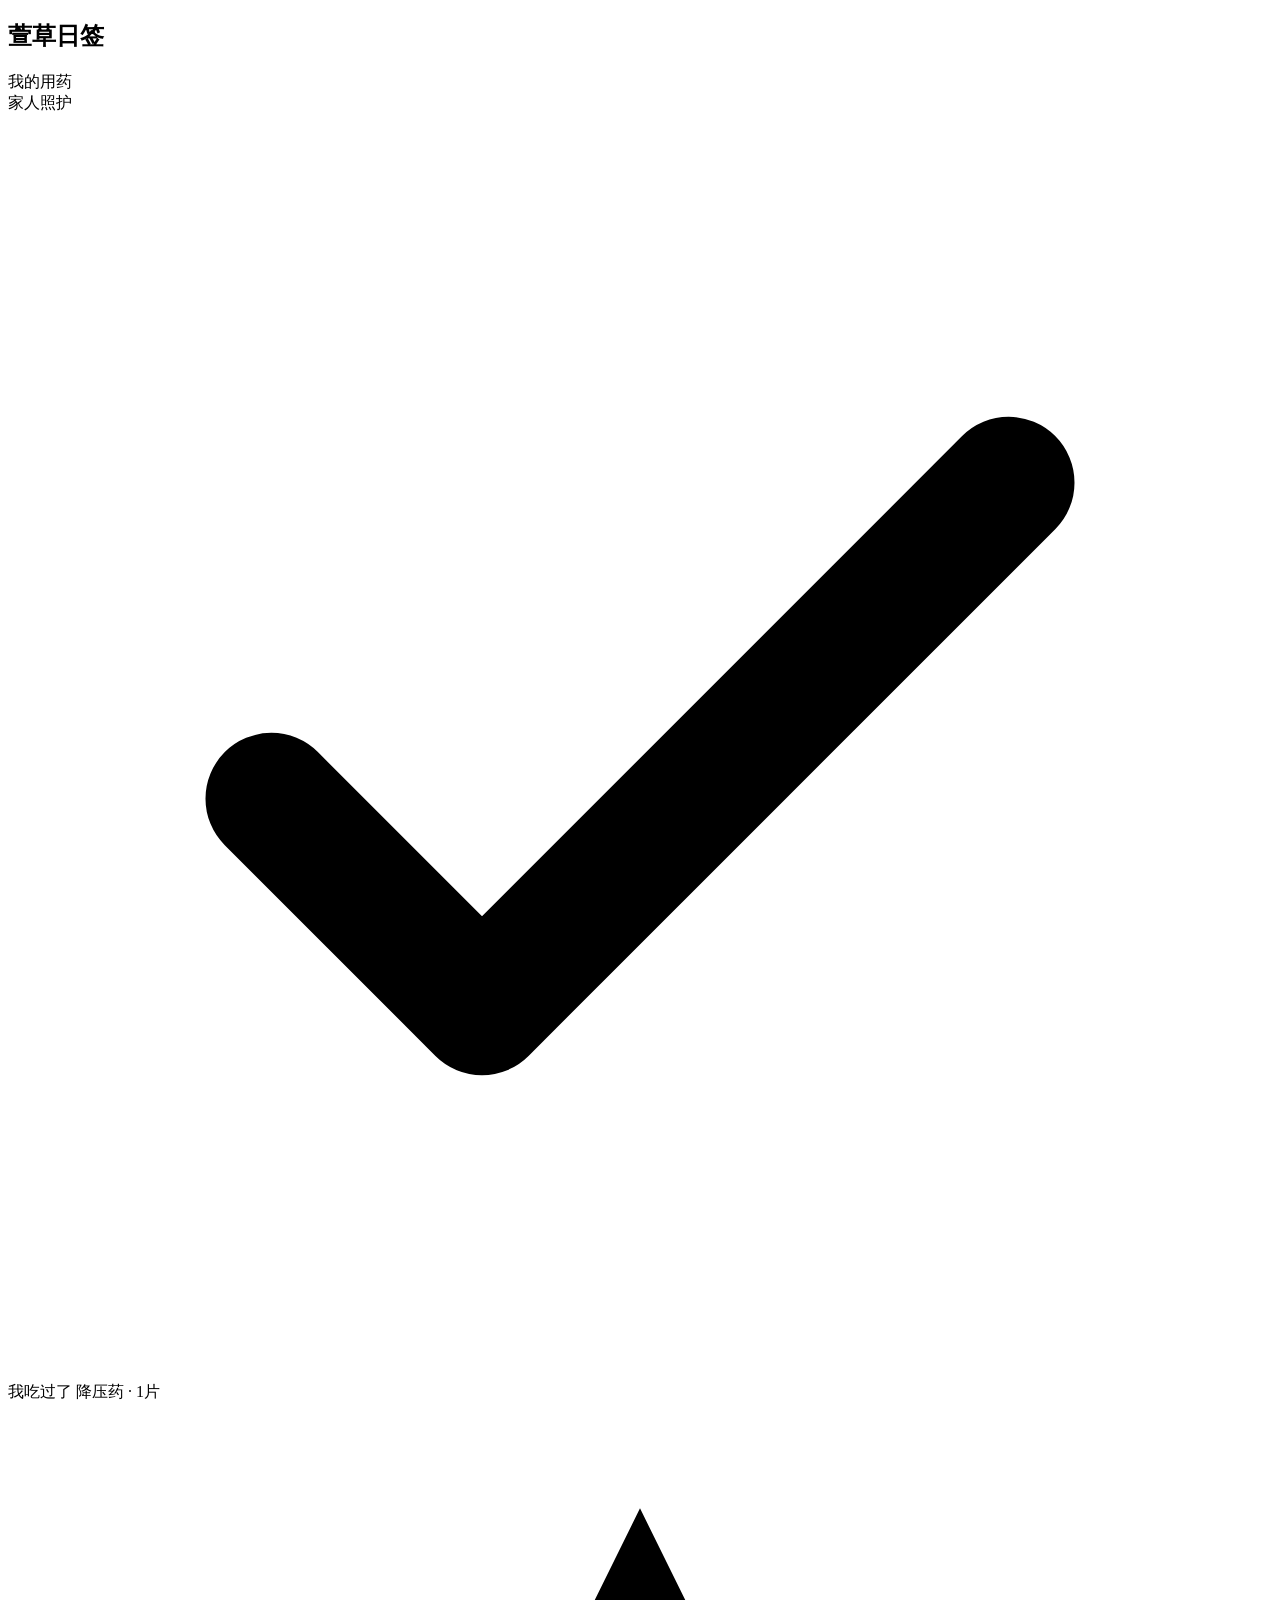
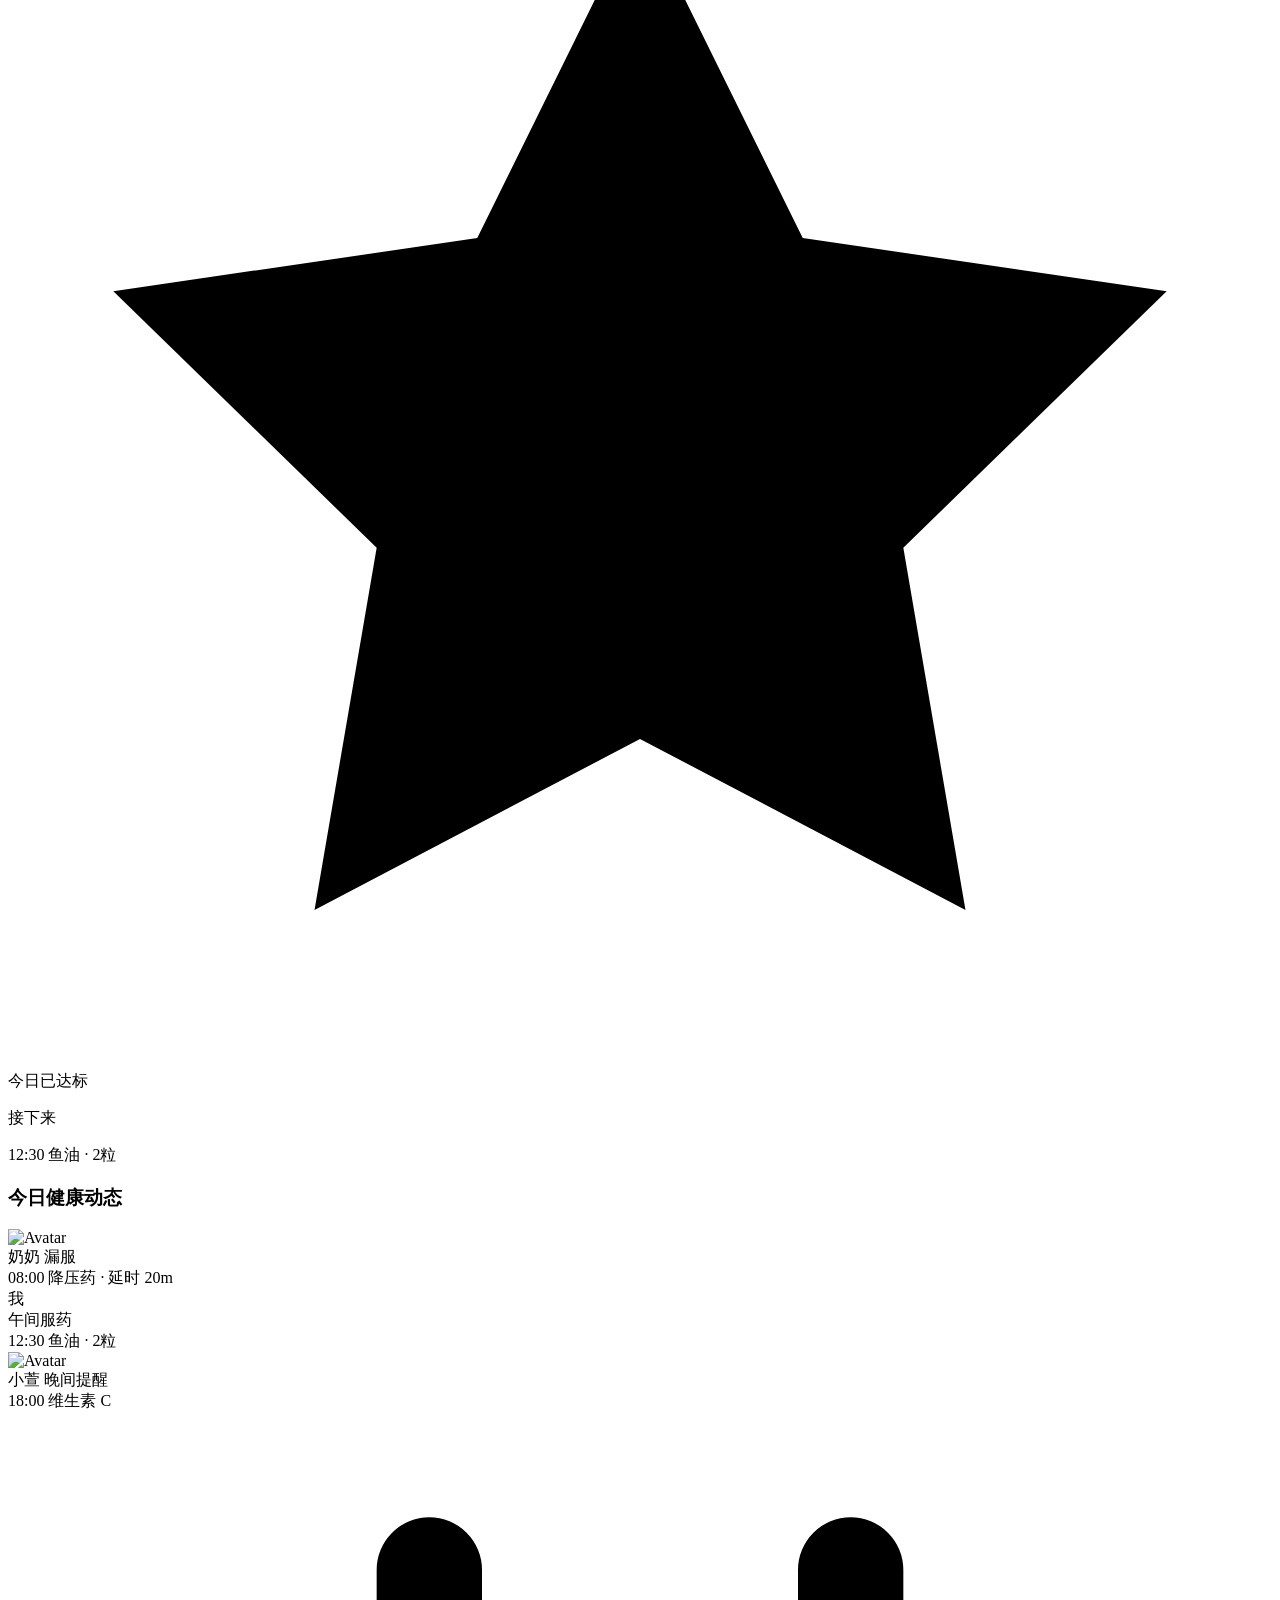
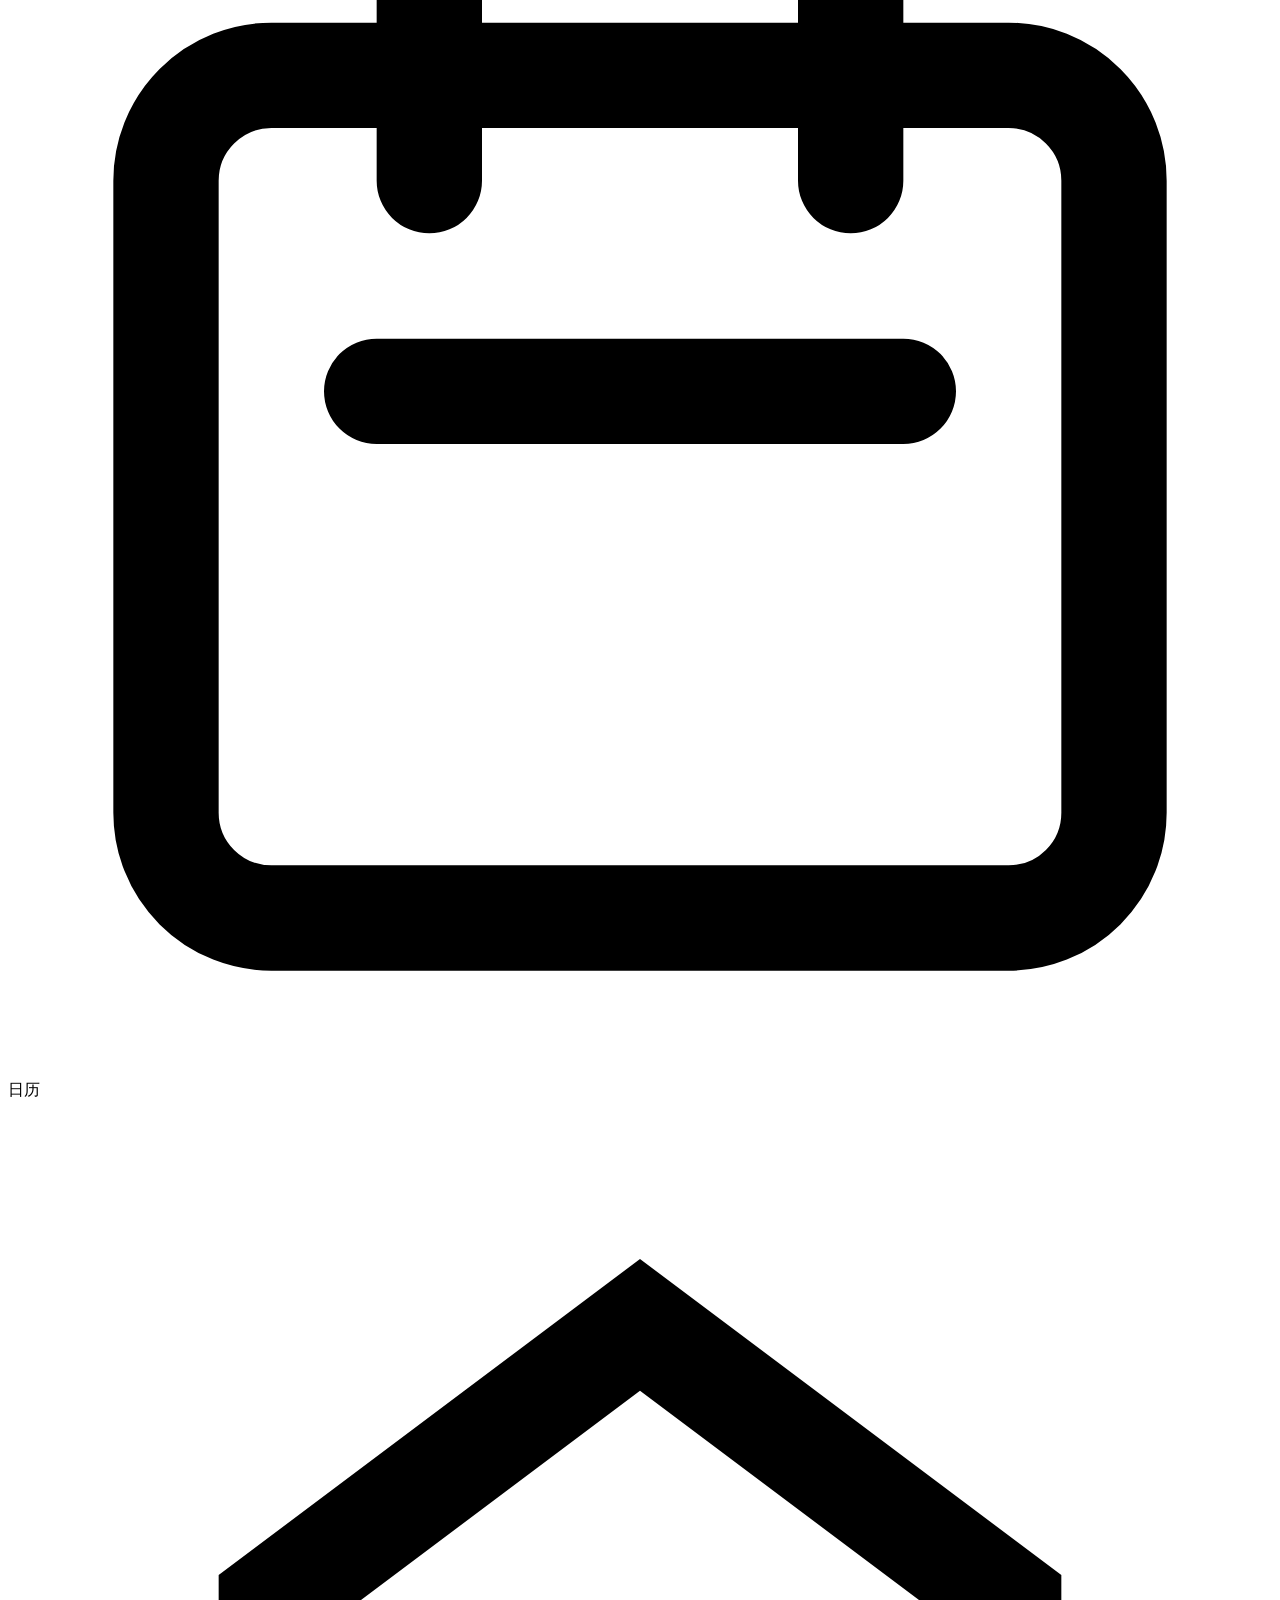
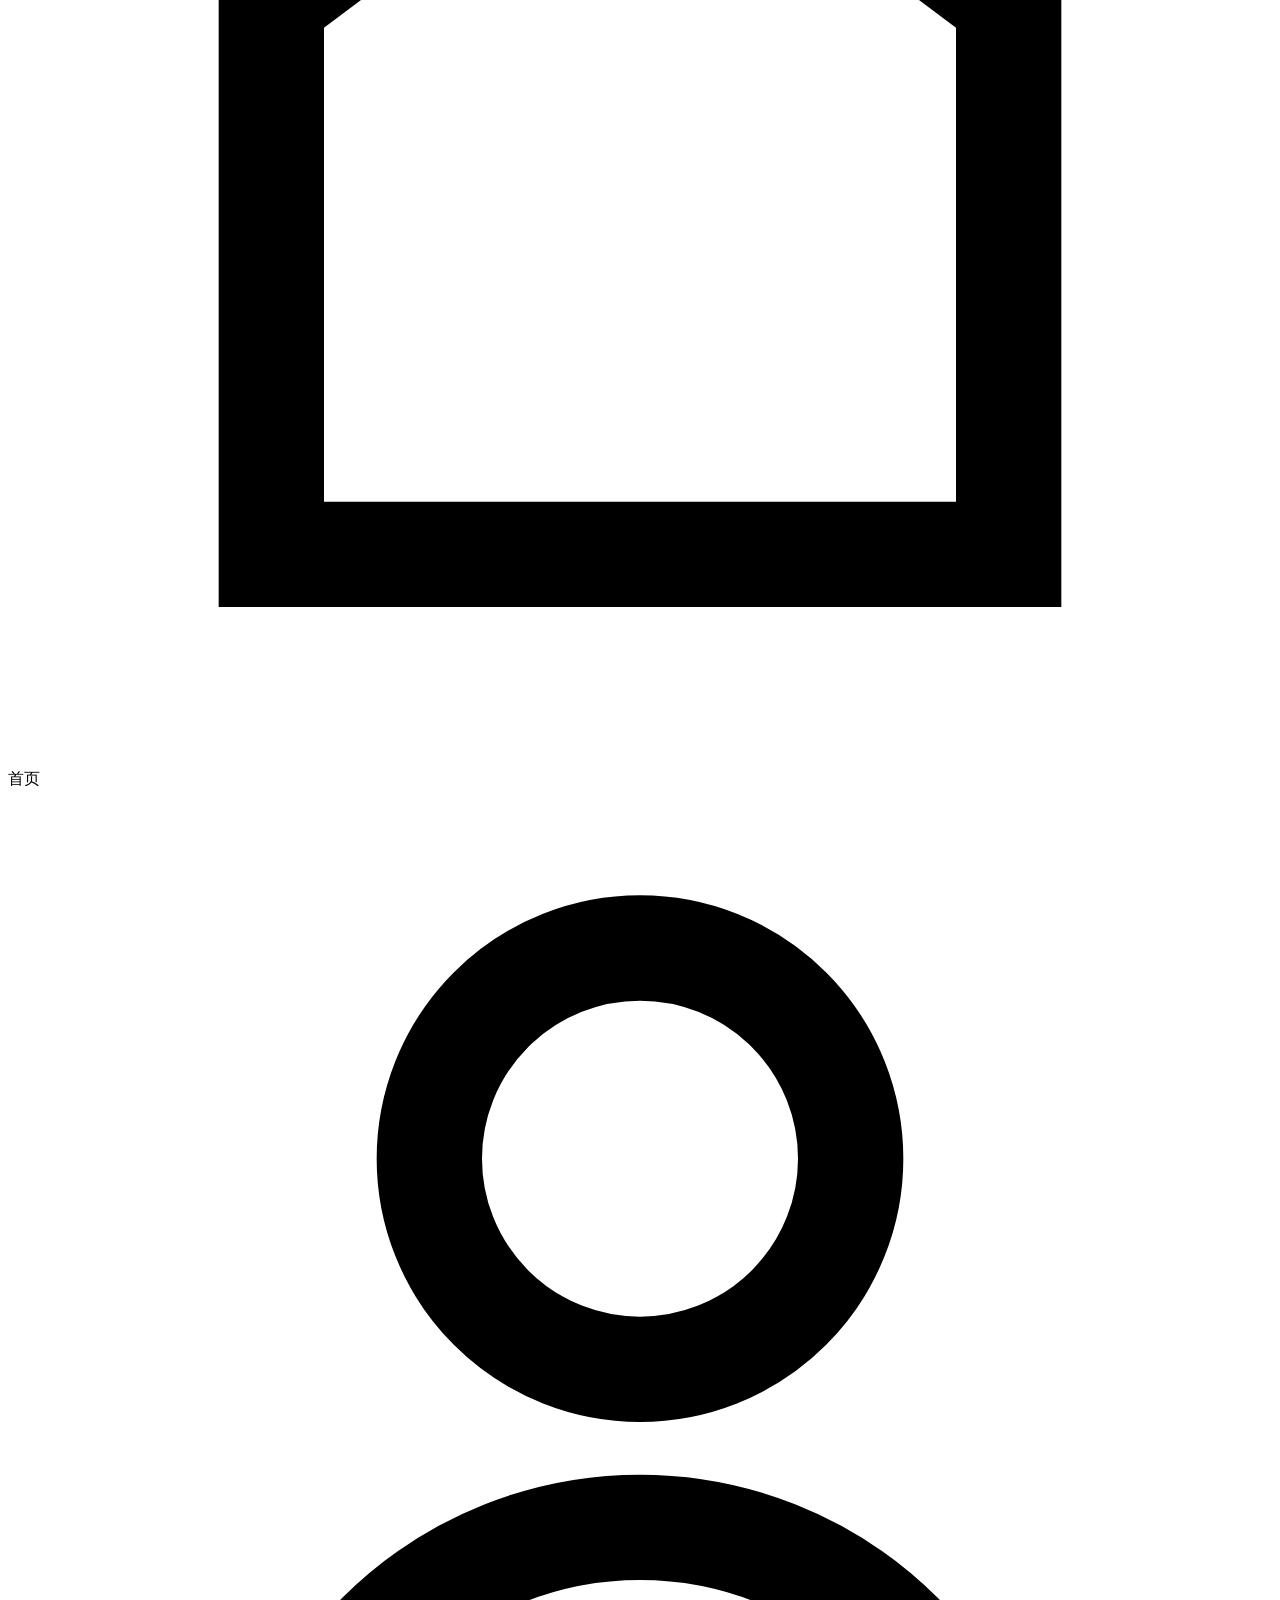
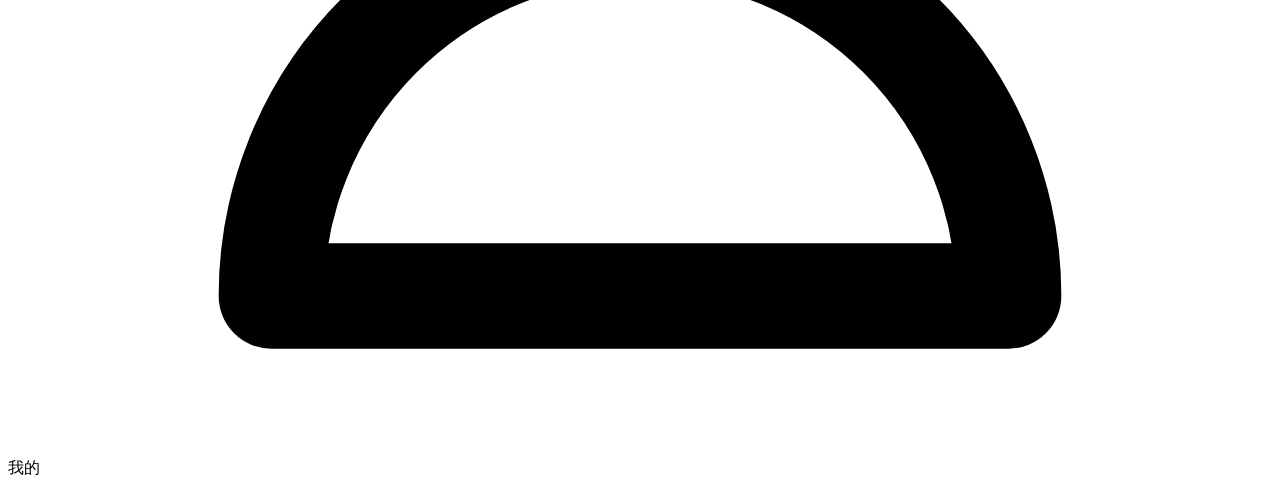
==== prototypes/daylily-daily/01-home.html @ 1a297726 "1" ====
<!DOCTYPE html>
<html lang="zh-CN" class="light">
<head>
  <meta charset="UTF-8">
  <meta name="viewport" content="width=device-width, initial-scale=1.0, maximum-scale=1.0, user-scalable=no">
  <title>萱草日签 - 首页原型</title>
  <link id="theme-css" rel="stylesheet" href="themes/default.css">
  <script src="https://cdn.tailwindcss.com"></script>
  <script>
    tailwind.config = {
      darkMode: 'class',
      theme: {
        extend: {
          colors: {
            brand: {
              primary: 'rgb(var(--brand-primary) / <alpha-value>)',
              secondary: 'rgb(var(--brand-secondary) / <alpha-value>)',
              'primary-muted': 'rgb(var(--brand-primary-muted) / <alpha-value>)',
            },
            surface: {
              base: 'rgb(var(--surface-base) / <alpha-value>)',
              container: 'rgb(var(--surface-container) / <alpha-value>)',
              elevated: 'rgb(var(--surface-elevated) / <alpha-value>)',
            },
            content: {
              primary: 'rgb(var(--content-primary) / <alpha-value>)',
              secondary: 'rgb(var(--content-secondary) / <alpha-value>)',
              inverse: 'rgb(var(--content-inverse) / <alpha-value>)',
            },
            border: {
              subtle: 'rgb(var(--border-subtle) / <alpha-value>)',
            },
            feedback: {
              success: 'rgb(var(--feedback-success) / <alpha-value>)',
              'success-bg': 'rgb(var(--feedback-success-bg) / <alpha-value>)',
              'success-text': 'rgb(var(--feedback-success-text) / <alpha-value>)',
              warning: 'rgb(var(--feedback-warning) / <alpha-value>)',
              'warning-bg': 'rgb(var(--feedback-warning-bg) / <alpha-value>)',
              'warning-text': 'rgb(var(--feedback-warning-text) / <alpha-value>)',
            }
          },
          boxShadow: {
            'brand-sm': '0 2px 4px -1px rgb(var(--shadow-color) / 0.06), 0 1px 2px -1px rgb(var(--shadow-color) / 0.04)',
            'brand-md': '0 4px 6px -1px rgb(var(--shadow-color) / 0.1), 0 2px 4px -2px rgb(var(--shadow-color) / 0.05)',
            'hero': '0 20px 50px -12px rgb(var(--brand-primary) / 0.3)',
          },
          borderRadius: {
            '4xl': '32px',
          }
        }
      }
    }
  </script>
  <style>
    /* 交互遮罩 */
    .active-overlay { position: relative; overflow: hidden; }
    .active-overlay::after { content: ''; position: absolute; inset: 0; background-color: rgba(0,0,0,0); transition: background-color 0.1s; pointer-events: none; }
    .active-overlay:active::after { background-color: rgba(0,0,0,0.08); }
    
    /* 隐藏滚动条 */
    .no-scrollbar::-webkit-scrollbar { display: none; }
    .no-scrollbar { -ms-overflow-style: none; scrollbar-width: none; }

    /* 模拟微信小程序的弹窗和动效 */
    .btn-bounce { transition: transform 0.2s cubic-bezier(0.34, 1.56, 0.64, 1); }
    .btn-bounce:active { transform: scale(0.92); }
  </style>
</head>
<body class="bg-neutral-100 flex items-center justify-center min-h-screen font-sans antialiased text-[#4A443F]">

  <!-- 移动端模拟容器 -->
  <!-- 使用微暖的全局背景色 #F9F7F3 (宣纸色感) -->
  <div class="relative w-full max-w-[375px] h-[812px] bg-[#F9F7F3] shadow-2xl overflow-hidden flex flex-col border-[8px] border-neutral-900 rounded-[50px]">
    
    <!-- 1. 微信小程序原生导航栏 (Standard NavBar) -->
    <div class="shrink-0 z-50 bg-[#F9F7F3]/80 backdrop-blur-md">
      <!-- 状态栏占位 -->
      <div class="h-11 w-full"></div>
      <!-- 标题栏 -->
      <div class="h-11 w-full flex items-center justify-between px-4 relative border-b border-black/5">
        <div class="w-20"></div>
        <h2 class="text-[17px] font-bold text-[#2D2926]">萱草日签</h2>
        <!-- 胶囊按钮模拟 -->
        <div class="w-[87px] h-8 bg-black/5 rounded-full border border-black/5 flex items-center justify-around px-2 py-1 opacity-40">
           <div class="w-1.5 h-1.5 rounded-full bg-black"></div>
           <div class="w-1 h-1 rounded-full bg-black"></div>
           <div class="w-[1px] h-3 bg-black/20"></div>
           <div class="w-4 h-4 rounded-full border-2 border-black"></div>
        </div>
      </div>
    </div>

    <!-- 主体内容滚动区 -->
    <div class="flex-1 overflow-y-auto no-scrollbar pb-24 relative">
      
      <!-- 2. 灵动岛视图切换器 (Identity Toggle) -->
      <div class="sticky top-0 z-40 flex justify-center pt-3 pb-2 bg-gradient-to-b from-[#F9F7F3] to-transparent pointer-events-none">
         <div id="view-toggle" class="pointer-events-auto h-8 bg-[#2D2926]/90 backdrop-blur-lg rounded-full px-1 flex items-center shadow-lg border border-white/5 transition-all duration-300">
            <div id="toggle-me" class="h-6 px-4 rounded-full flex items-center justify-center text-[10px] font-bold transition-all duration-300 bg-white text-neutral-900 shadow-sm cursor-pointer">
              我的用药
            </div>
            <div id="toggle-family" class="h-6 px-4 rounded-full flex items-center justify-center text-[10px] font-bold transition-all duration-300 text-white/50 cursor-pointer relative">
              家人照护
              <span id="alert-dot" class="absolute top-1 right-2 w-1 h-1 bg-feedback-warning rounded-full border border-neutral-900"></span>
            </div>
         </div>
      </div>

      <!-- 3. 核心打卡区 (Hero Section) - 融入全局背景 -->
      <section class="mt-8 flex flex-col items-center px-6">
        <div class="relative">
          <!-- 更柔和的呼吸光晕 -->
          <div id="hero-glow" class="absolute inset-0 rounded-full bg-brand-primary/20 blur-3xl transition-opacity duration-1000 opacity-40 animate-pulse"></div>
          
          <div id="hero-button" class="relative w-44 h-44 flex flex-col items-center justify-center rounded-full bg-brand-primary shadow-[0_12px_40px_-10px_rgba(234,88,12,0.4)] btn-bounce cursor-pointer active-overlay overflow-hidden transition-all duration-500 z-10">
            <div id="state-pending" class="flex flex-col items-center text-center">
              <svg class="w-10 h-10 text-white mb-2" fill="none" stroke="currentColor" viewBox="0 0 24 24">
                <path stroke-linecap="round" stroke-linejoin="round" stroke-width="2.5" d="M5 13l4 4L19 7"></path>
              </svg>
              <span class="text-lg font-bold text-white tracking-wide">我吃过了</span>
              <span class="text-[10px] text-white/70 mt-0.5 font-medium">降压药 · 1片</span>
            </div>

            <div id="state-done" class="hidden flex flex-col items-center text-center">
              <svg class="w-12 h-12 text-white" fill="currentColor" viewBox="0 0 24 24">
                 <path d="M12 2l3.09 6.26L22 9.27l-5 4.87 1.18 6.88L12 17.77l-6.18 3.25L7 14.14l-5-4.87 6.91-1.01L12 2z"></path>
              </svg>
              <span class="text-base font-bold text-white mt-1">今日已达标</span>
            </div>
          </div>
        </div>

        <!-- 辅助文案：改为更柔和的文本样式 -->
        <div class="mt-8 text-center">
          <p class="text-[10px] font-bold text-brand-primary/60 uppercase tracking-[0.2em]">接下来</p>
          <p class="text-xs font-semibold text-[#6B635B] mt-1">12:30 鱼油 · 2粒</p>
        </div>
      </section>

      <!-- 4. 极简时间轴任务队列 (Minimal Timeline - Top 3 Alerts) -->
      <section class="mt-12 px-8">
        <div class="flex items-center justify-between mb-6 px-1">
          <h3 class="text-sm font-bold text-[#2D2926]">今日健康动态</h3>
        </div>
        
        <!-- 时间轴容器 -->
        <div class="relative pl-6 border-l border-neutral-200 ml-1.5 space-y-8 pb-4">
          
          <!-- 任务 A：家人漏服 (紧急 - 仅通过视觉提示) -->
          <div class="relative">
            <!-- 时间点状态 -->
            <div class="absolute -left-[31px] top-1.5 w-4 h-4 rounded-full bg-white border-2 border-feedback-warning flex items-center justify-center">
              <div class="w-1.5 h-1.5 rounded-full bg-feedback-warning animate-ping"></div>
            </div>
            
            <div class="flex items-center">
              <img class="w-8 h-8 rounded-full border border-white shadow-sm" src="https://api.dicebear.com/7.x/notionists/svg?seed=Felix&backgroundColor=ccfbf1" alt="Avatar">
              <div class="ml-3">
                <div class="text-xs font-bold text-[#2D2926]">奶奶 <span class="text-feedback-warning ml-1 text-[10px]">漏服</span></div>
                <div class="text-[10px] text-[#8C847E] mt-0.5 font-medium">08:00 降压药 · 延时 20m</div>
              </div>
            </div>
          </div>

          <!-- 任务 B：我的下一个任务 (常规) -->
          <div class="relative">
            <div class="absolute -left-[31px] top-1.5 w-4 h-4 rounded-full bg-white border-2 border-brand-primary flex items-center justify-center">
               <div class="w-1.5 h-1.5 rounded-full bg-brand-primary"></div>
            </div>
            
            <div class="flex items-center">
              <div class="w-8 h-8 rounded-full bg-brand-primary-muted flex items-center justify-center text-brand-primary text-[10px] font-bold">我</div>
              <div class="ml-3">
                <div class="text-xs font-bold text-[#2D2926]">午间服药</div>
                <div class="text-[10px] text-[#8C847E] mt-0.5 font-medium">12:30 鱼油 · 2粒</div>
              </div>
            </div>
          </div>

          <!-- 任务 C：家属后续提醒 (弱显示) -->
          <div class="relative opacity-50">
            <div class="absolute -left-[31px] top-1.5 w-4 h-4 rounded-full bg-white border-2 border-neutral-200 flex items-center justify-center">
               <div class="w-1.5 h-1.5 rounded-full bg-neutral-200"></div>
            </div>
            
            <div class="flex items-center">
              <img class="w-8 h-8 rounded-full grayscale" src="https://api.dicebear.com/7.x/notionists/svg?seed=Aneka&backgroundColor=ccfbf1" alt="Avatar">
              <div class="ml-3">
                <div class="text-xs font-medium text-[#8C847E]">小萱 晚间提醒</div>
                <div class="text-[10px] text-[#8C847E]/70 mt-0.5">18:00 维生素 C</div>
              </div>
            </div>
          </div>

        </div>
      </section>

    </div>

    <!-- 5. 底部导航栏 (Merged Style) -->
    <div class="absolute bottom-0 w-full h-[50px] bg-[#F9F7F3]/95 backdrop-blur-xl border-t border-black/5 flex justify-around items-center px-2 z-[60] mb-[env(safe-area-inset-bottom)]">
      <div class="flex flex-col items-center justify-center w-1/3 text-[#8C847E] active-overlay py-1">
        <svg class="w-6 h-6 mb-0.5" fill="none" stroke="currentColor" viewBox="0 0 24 24"><path stroke-linecap="round" stroke-linejoin="round" stroke-width="2" d="M8 7V3m8 4V3m-9 8h10M5 21h14a2 2 0 002-2V7a2 2 0 00-2-2H5a2 2 0 00-2 2v12a2 2 0 002 2z"></path></svg>
        <span class="text-[9px] font-bold scale-90">日历</span>
      </div>
      
      <div class="flex flex-col items-center justify-center w-1/3 text-brand-primary active-overlay py-1">
        <svg class="w-6 h-6 mb-0.5" fill="currentColor" viewBox="0 0 24 24"><path d="M12 3L4 9v12h16V9l-8-6zm0 2.5l6 4.5v9h-12v-9l6-4.5z"/></svg>
        <span class="text-[9px] font-bold scale-90">首页</span>
      </div>

      <div class="flex flex-col items-center justify-center w-1/3 text-[#8C847E] active-overlay py-1">
        <svg class="w-6 h-6 mb-0.5" fill="none" stroke="currentColor" viewBox="0 0 24 24"><path stroke-linecap="round" stroke-linejoin="round" stroke-width="2" d="M16 7a4 4 0 11-8 0 4 4 0 018 0zM12 14a7 7 0 00-7 7h14a7 7 0 00-7-7z"></path></svg>
        <span class="text-[9px] font-bold scale-90">我的</span>
      </div>
    </div>

    <!-- 安全区底色适配 -->
    <div class="absolute bottom-0 w-full h-[env(safe-area-inset-bottom)] bg-[#F9F7F3]"></div>

    <!-- 安全区提示条 (iOS Home Indicator) -->
    <div class="absolute bottom-1 w-1/3 h-1.5 bg-neutral-300 rounded-full left-1/2 -translate-x-1/2 opacity-50"></div>

  </div>

  <script>
    const heroButton = document.getElementById('hero-button');
    const statePending = document.getElementById('state-pending');
    const stateDone = document.getElementById('state-done');

    heroButton.addEventListener('click', () => {
      if (stateDone.classList.contains('hidden')) {
        heroButton.classList.replace('bg-brand-primary', 'bg-feedback-success');
        statePending.classList.add('hidden');
        stateDone.classList.remove('hidden');
      } else {
        heroButton.classList.replace('bg-feedback-success', 'bg-brand-primary');
        stateDone.classList.add('hidden');
        statePending.classList.remove('hidden');
      }
    });
  </script>
</body>
</html>
---- prototypes/daylily-daily/themes/default.css ----
:root {
  --brand-primary: 234 88 12;     /* 暖橙 */
  --brand-secondary: 20 184 166;  /* 青绿 */
  --brand-primary-muted: 255 237 213; 
  
  --shadow-color: 68 64 60; 

  --surface-base: 250 249 248; 
  --surface-container: 255 255 255;
  --surface-elevated: 255 255 255;

  --content-primary: 41 37 36; 
  --content-secondary: 120 113 108; 
  --content-inverse: 255 255 255;

  --border-subtle: 231 229 228; 

  --feedback-success: 16 185 129;
  --feedback-success-bg: 209 250 229;
  --feedback-success-text: 6 95 70;
  
  --feedback-warning: 245 158 11;
  --feedback-warning-bg: 254 243 199;
  --feedback-warning-text: 146 64 14;
}

.dark {
  --brand-primary: 249 115 22;     
  --brand-secondary: 45 212 191; 
  --brand-primary-muted: 67 20 7;  
  
  --shadow-color: 0 0 0; 

  --surface-base: 28 25 23;      
  --surface-container: 41 37 36; 
  --surface-elevated: 68 64 60;  

  --content-primary: 245 245 244; 
  --content-secondary: 168 162 158; 
  --content-inverse: 28 25 23;

  --border-subtle: 68 64 60; 

  --feedback-success-bg: 6 78 59;
  --feedback-success-text: 167 243 208;
  
  --feedback-warning-bg: 120 53 15;
  --feedback-warning-text: 253 230 138;
}
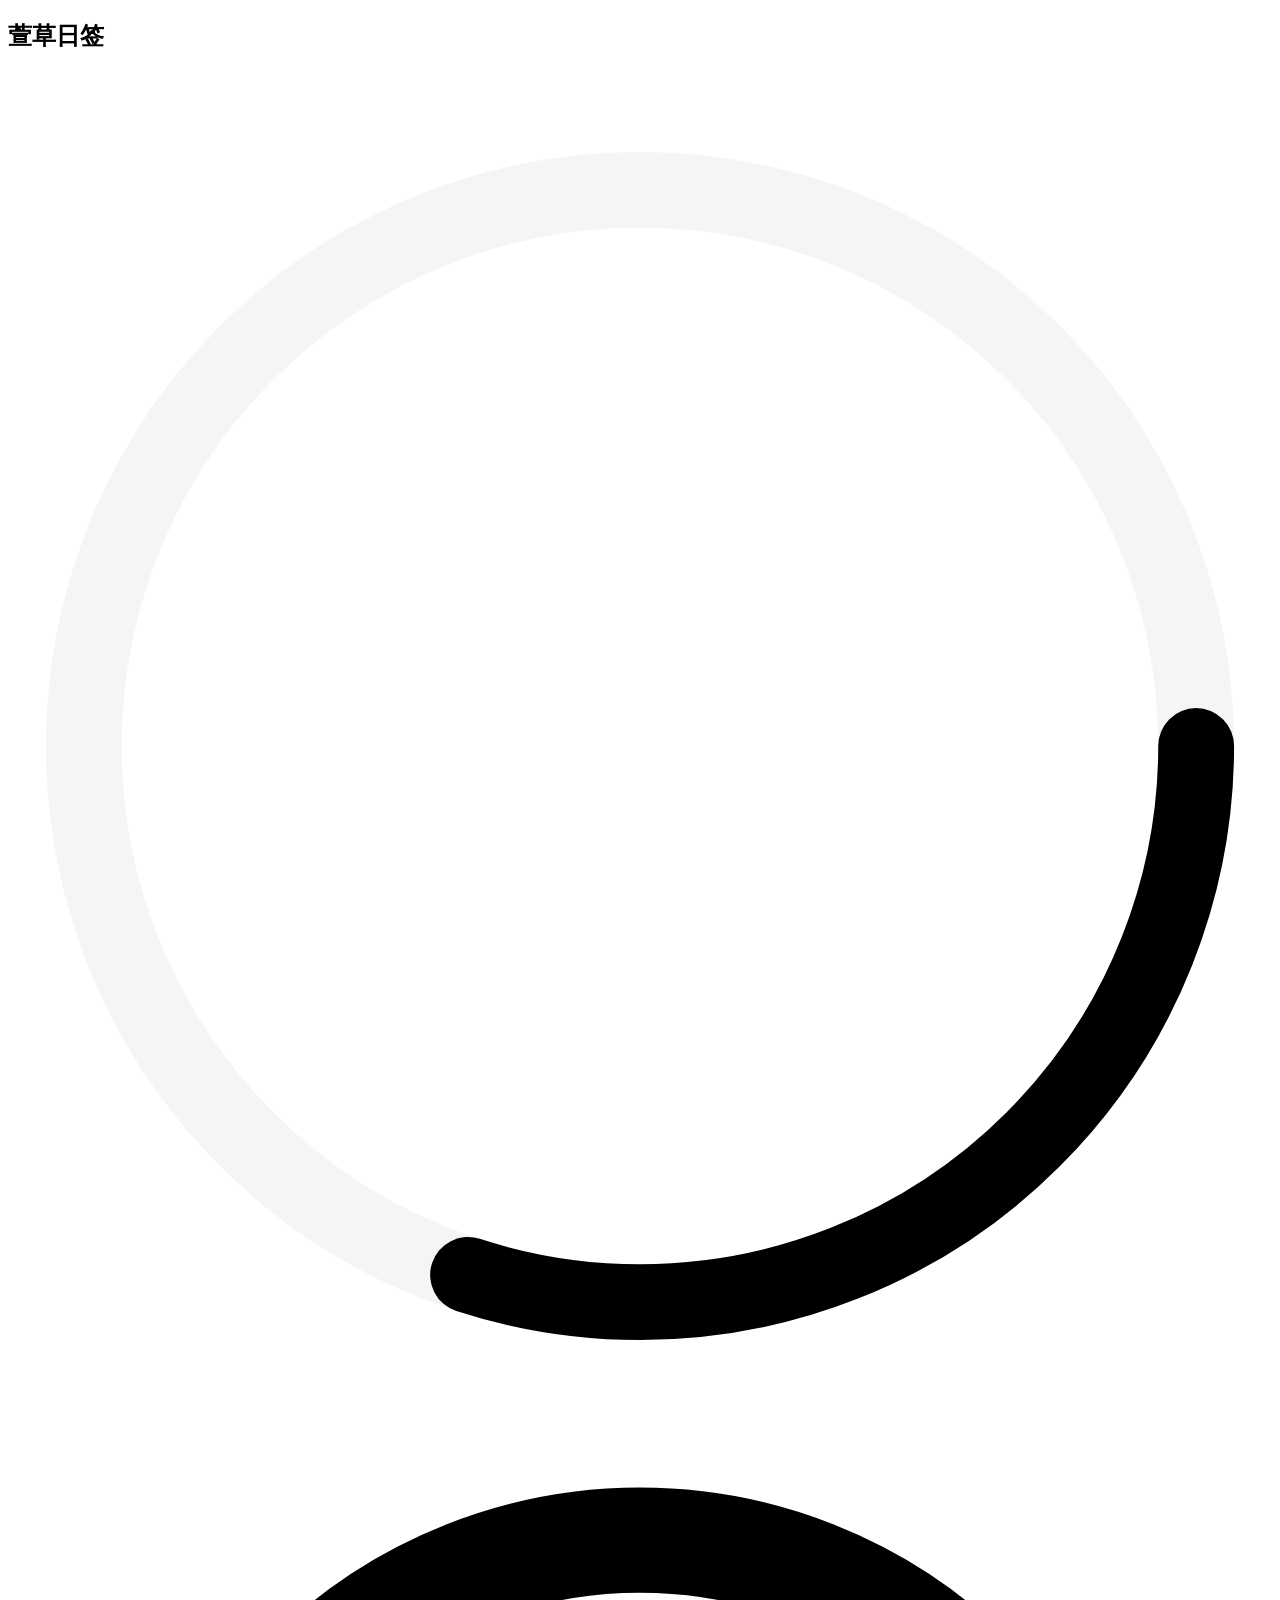
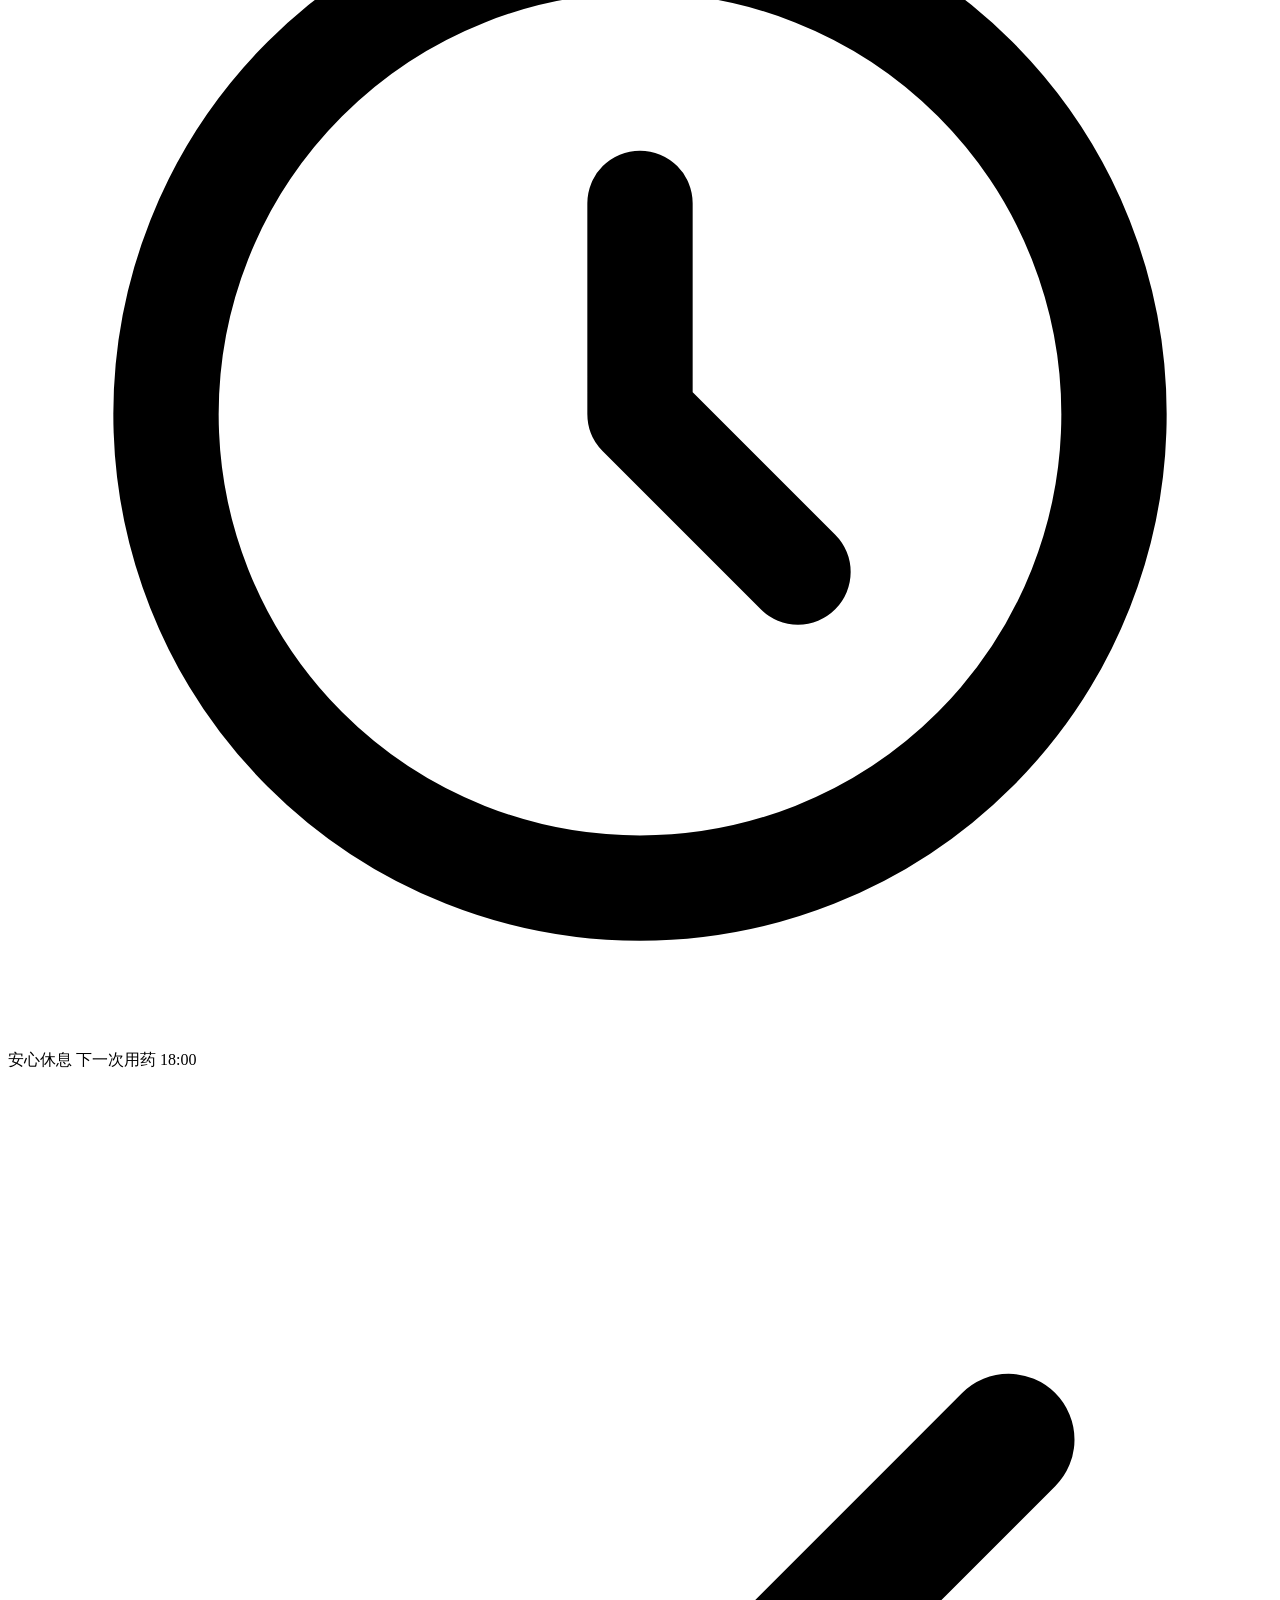
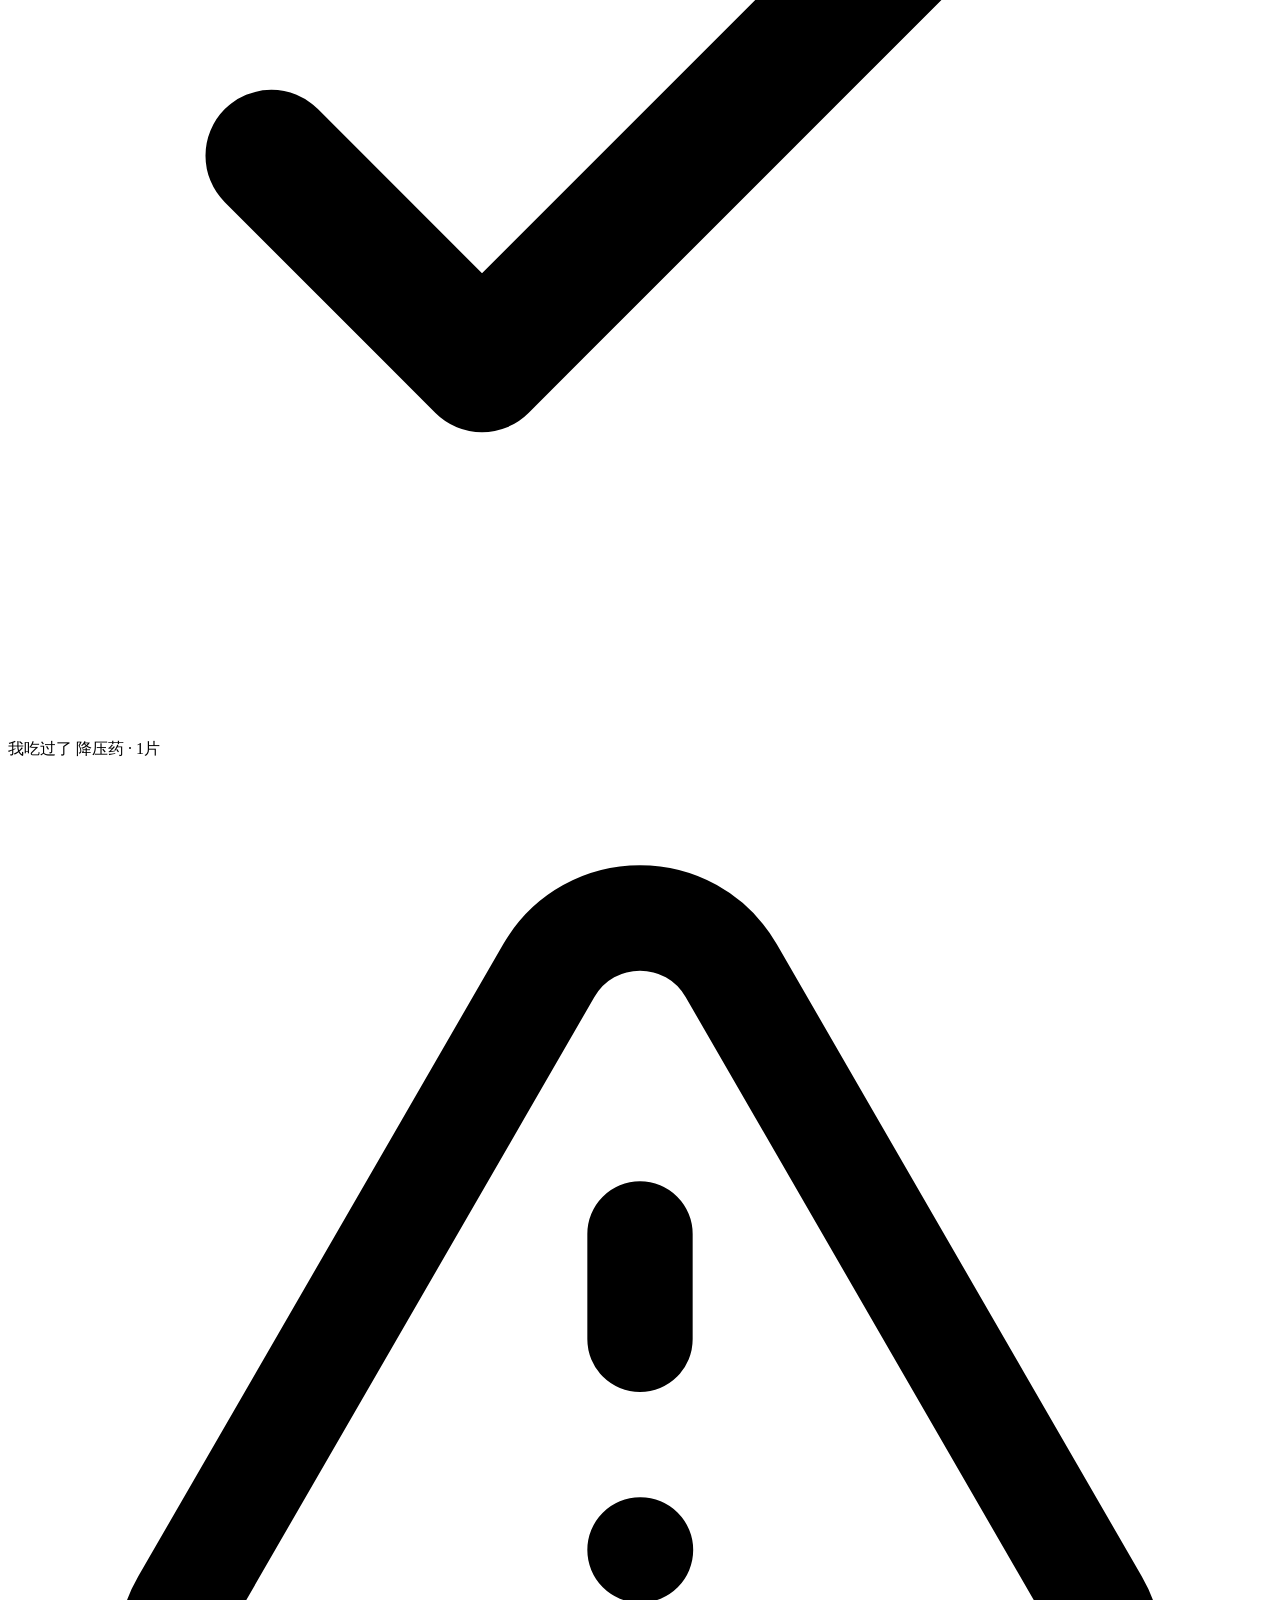
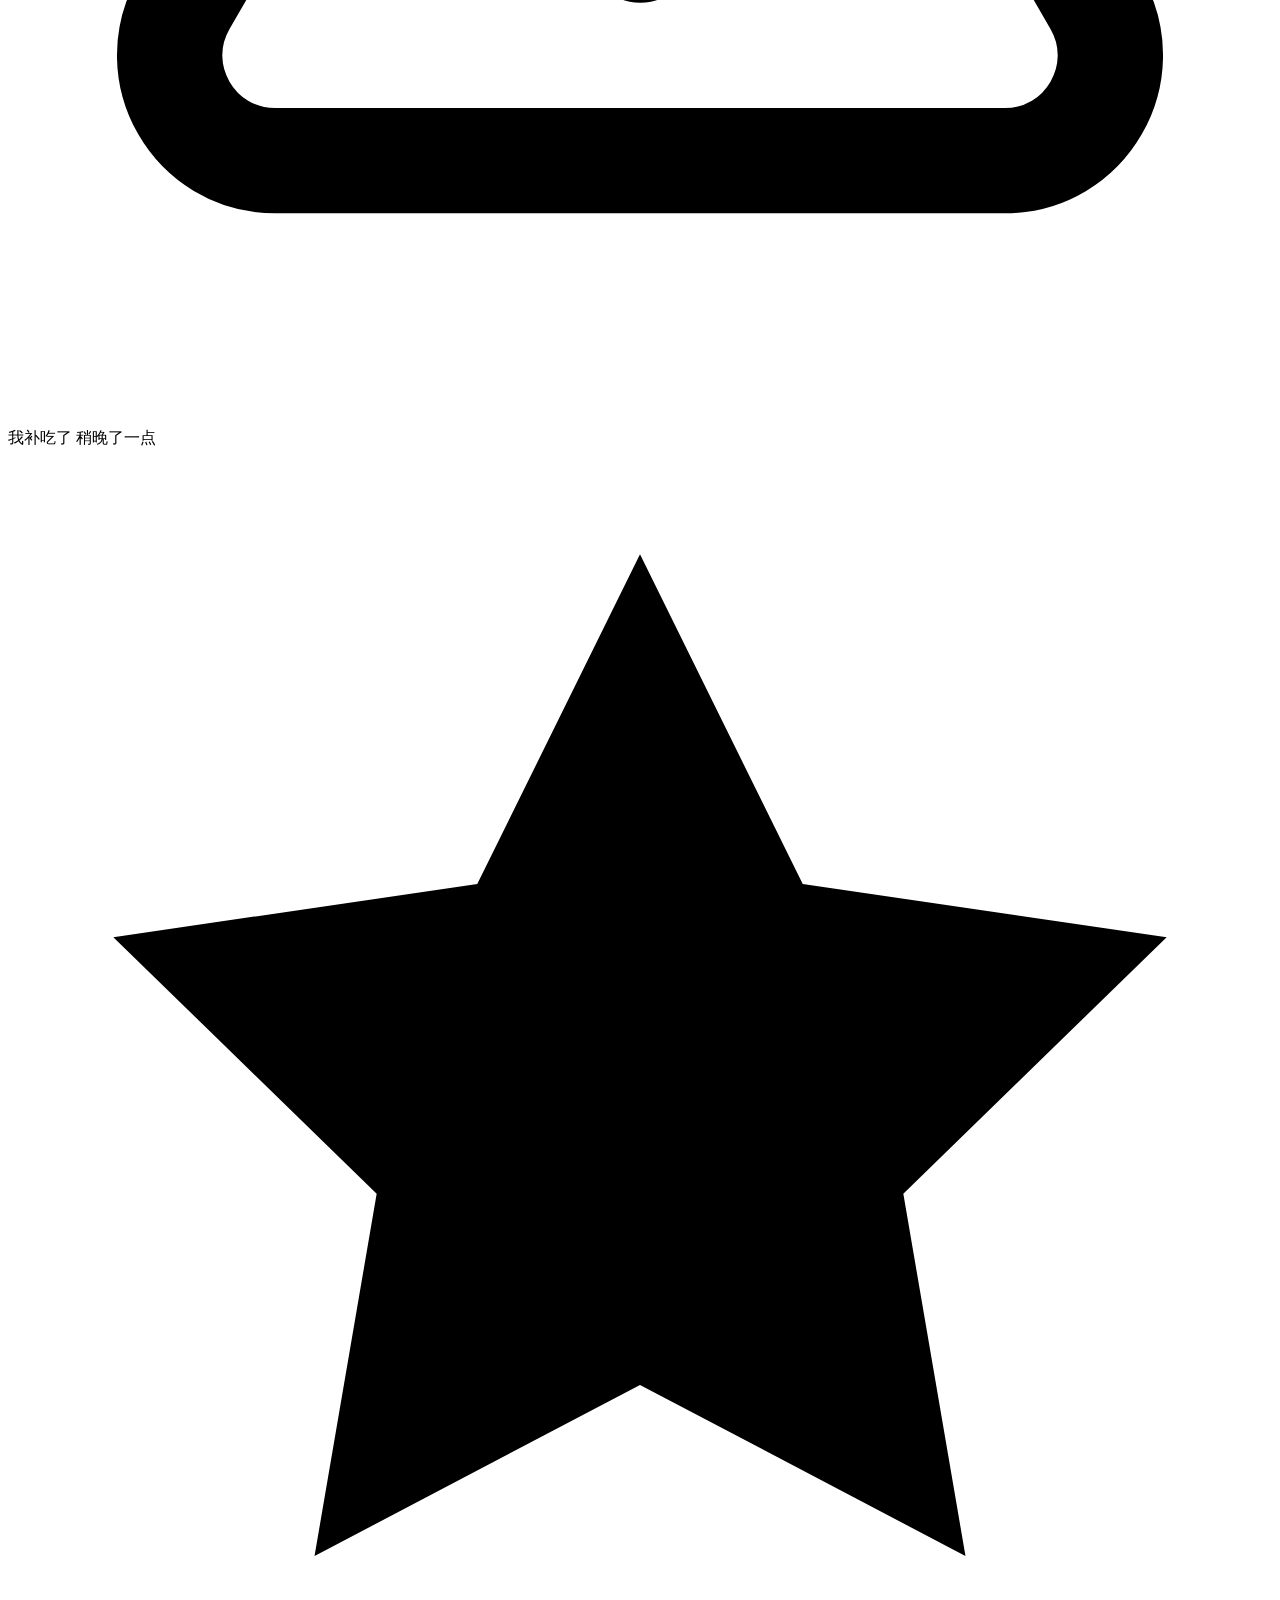
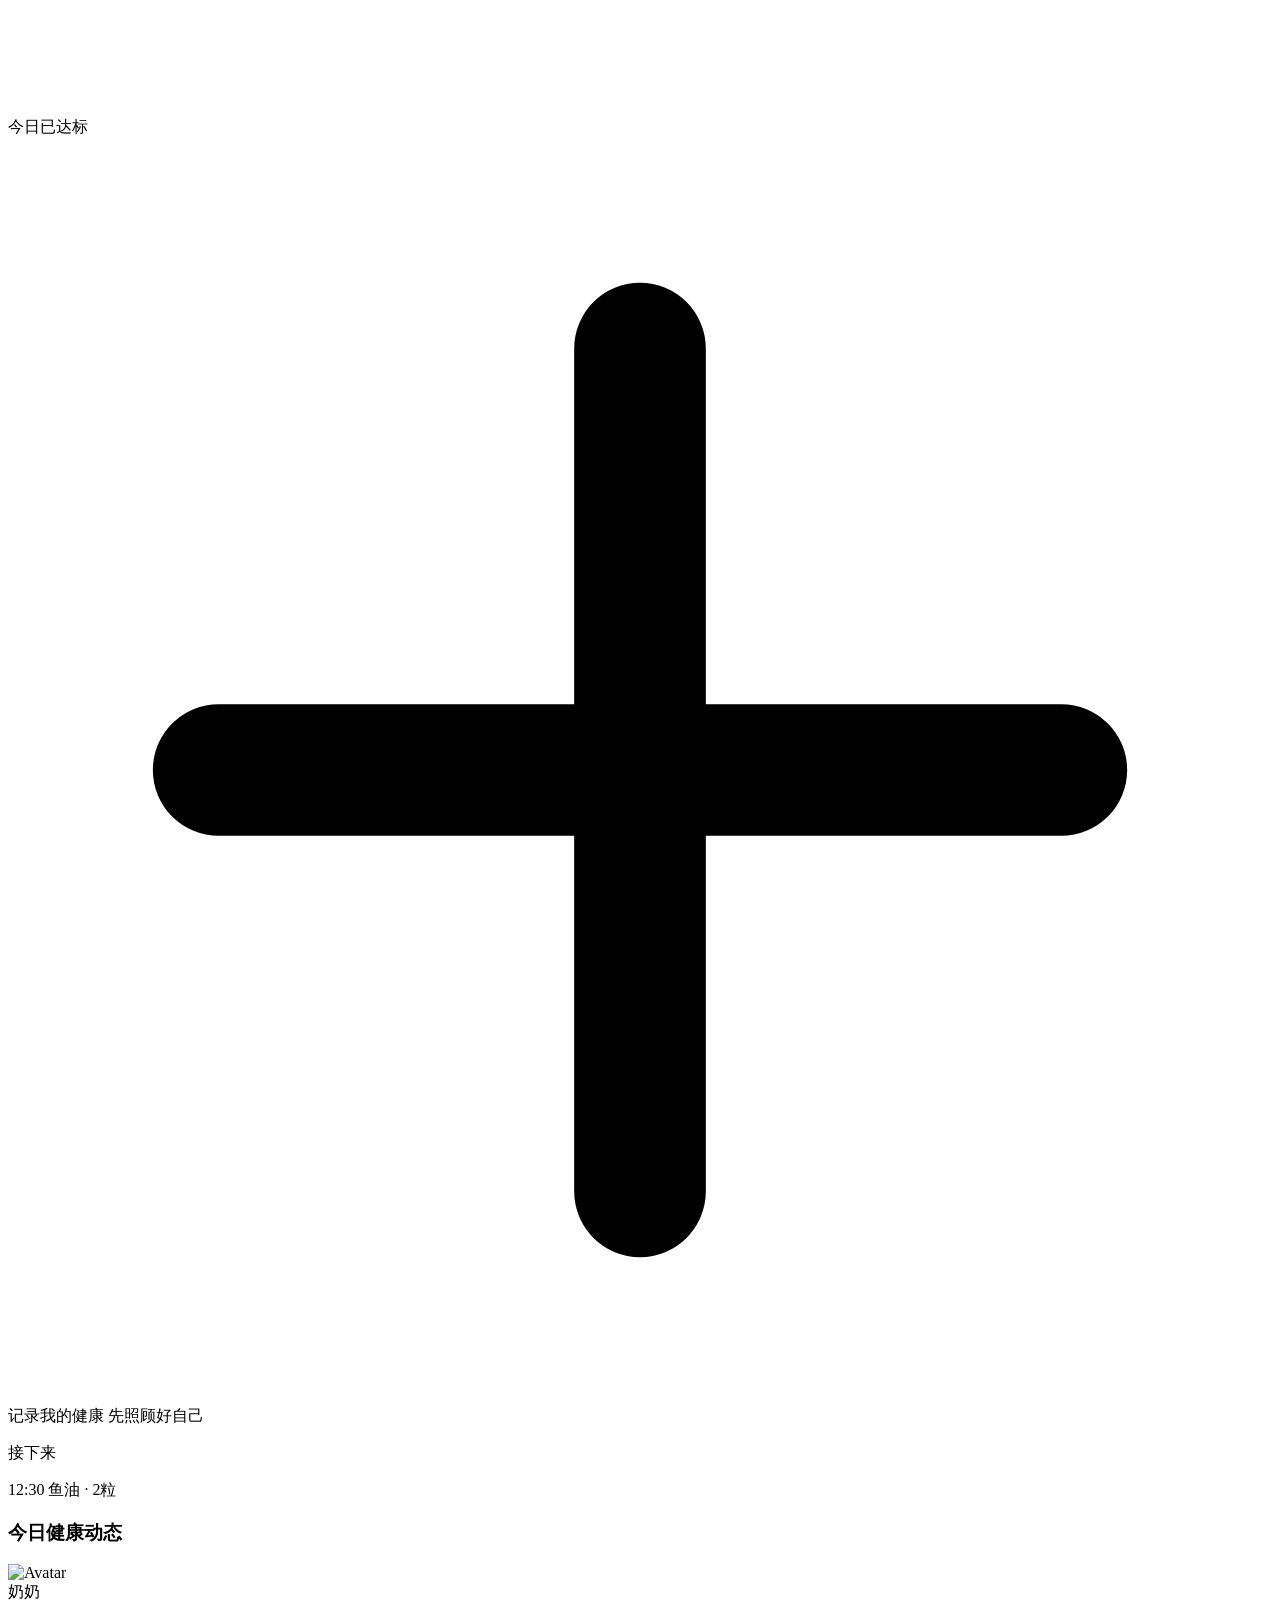
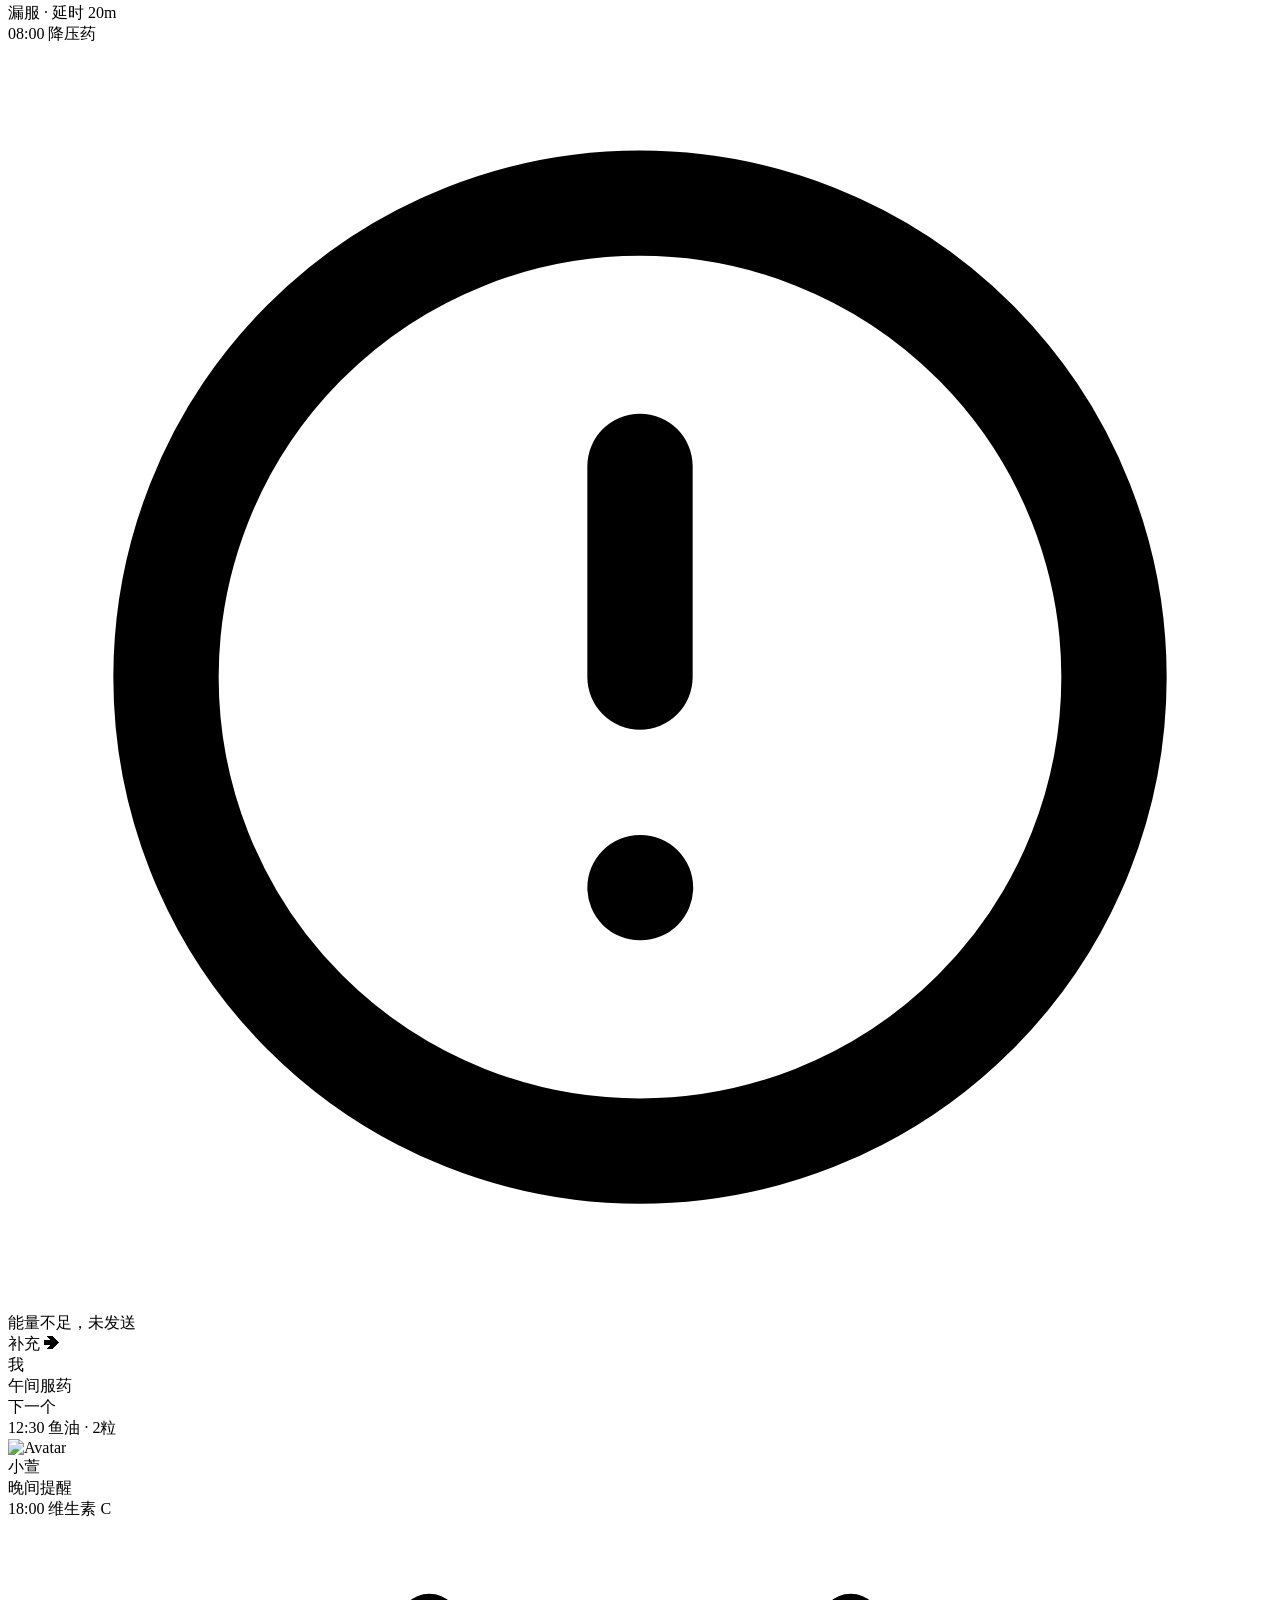
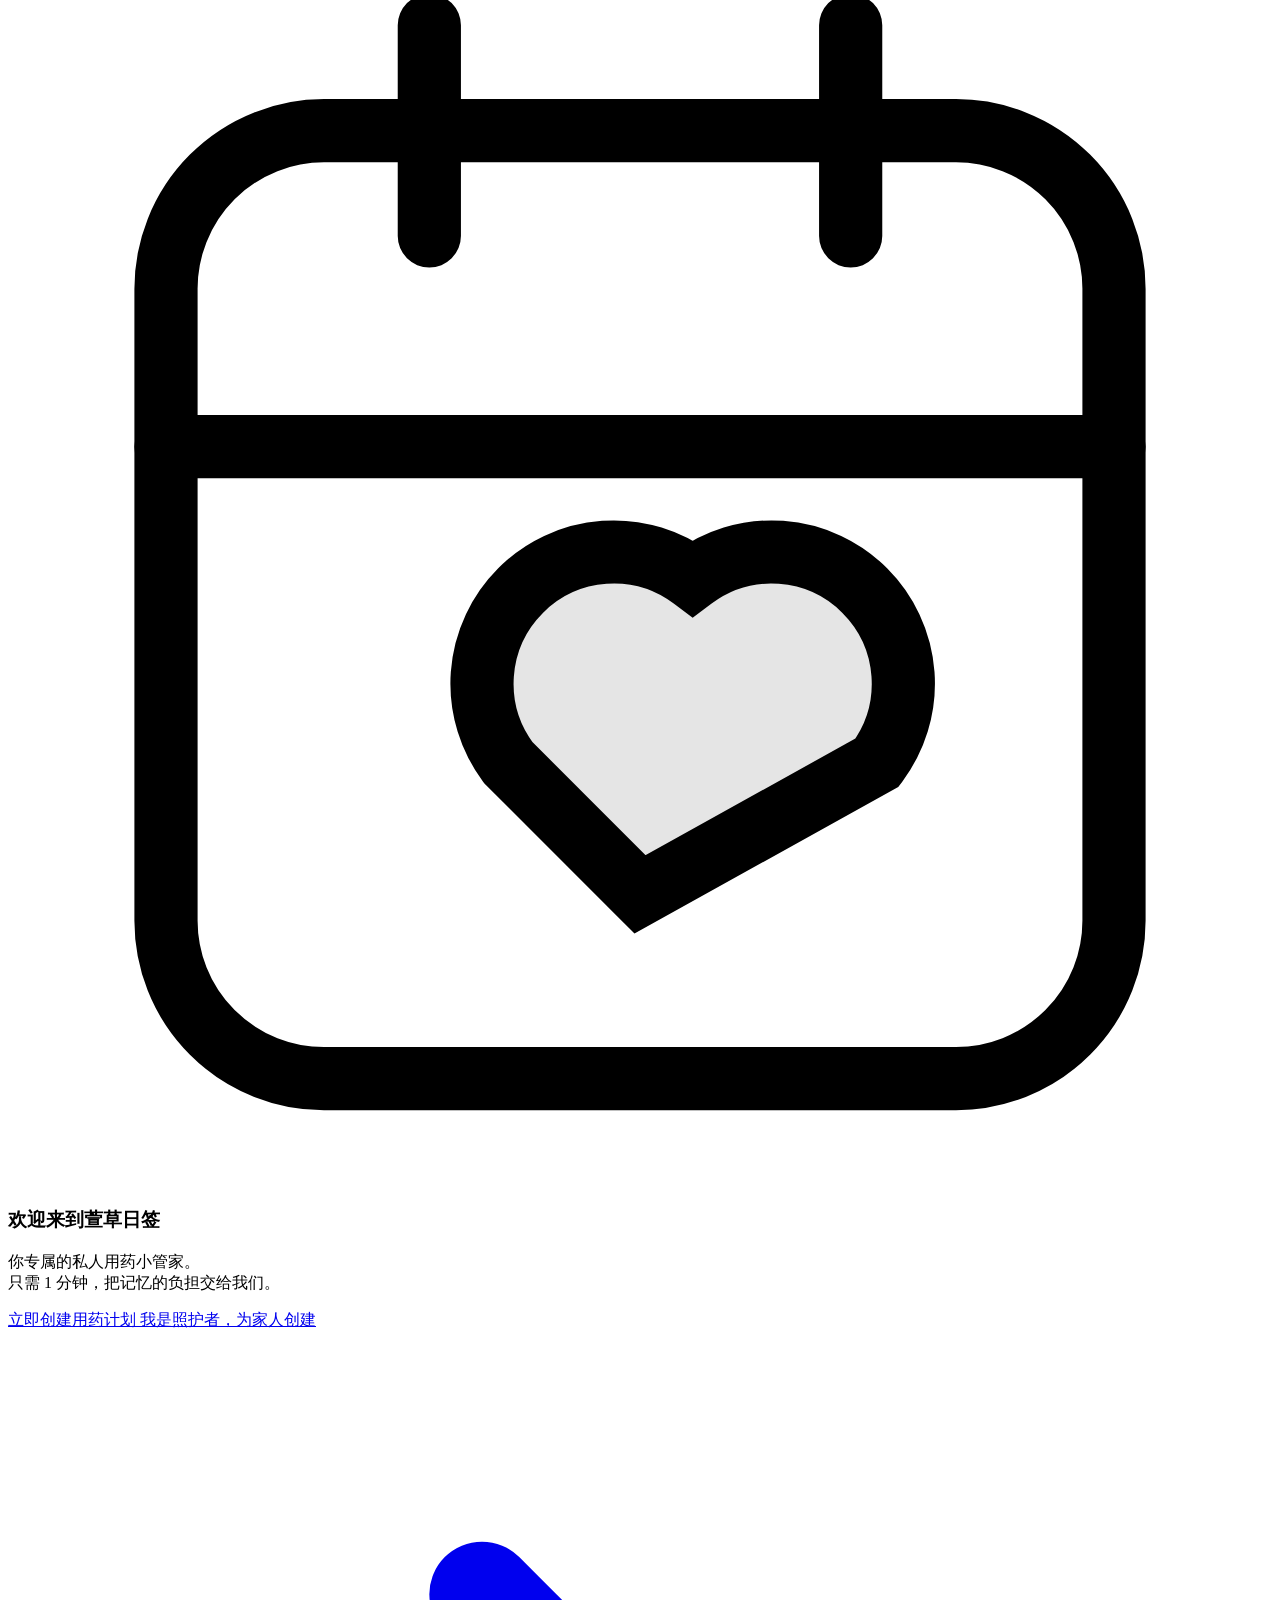
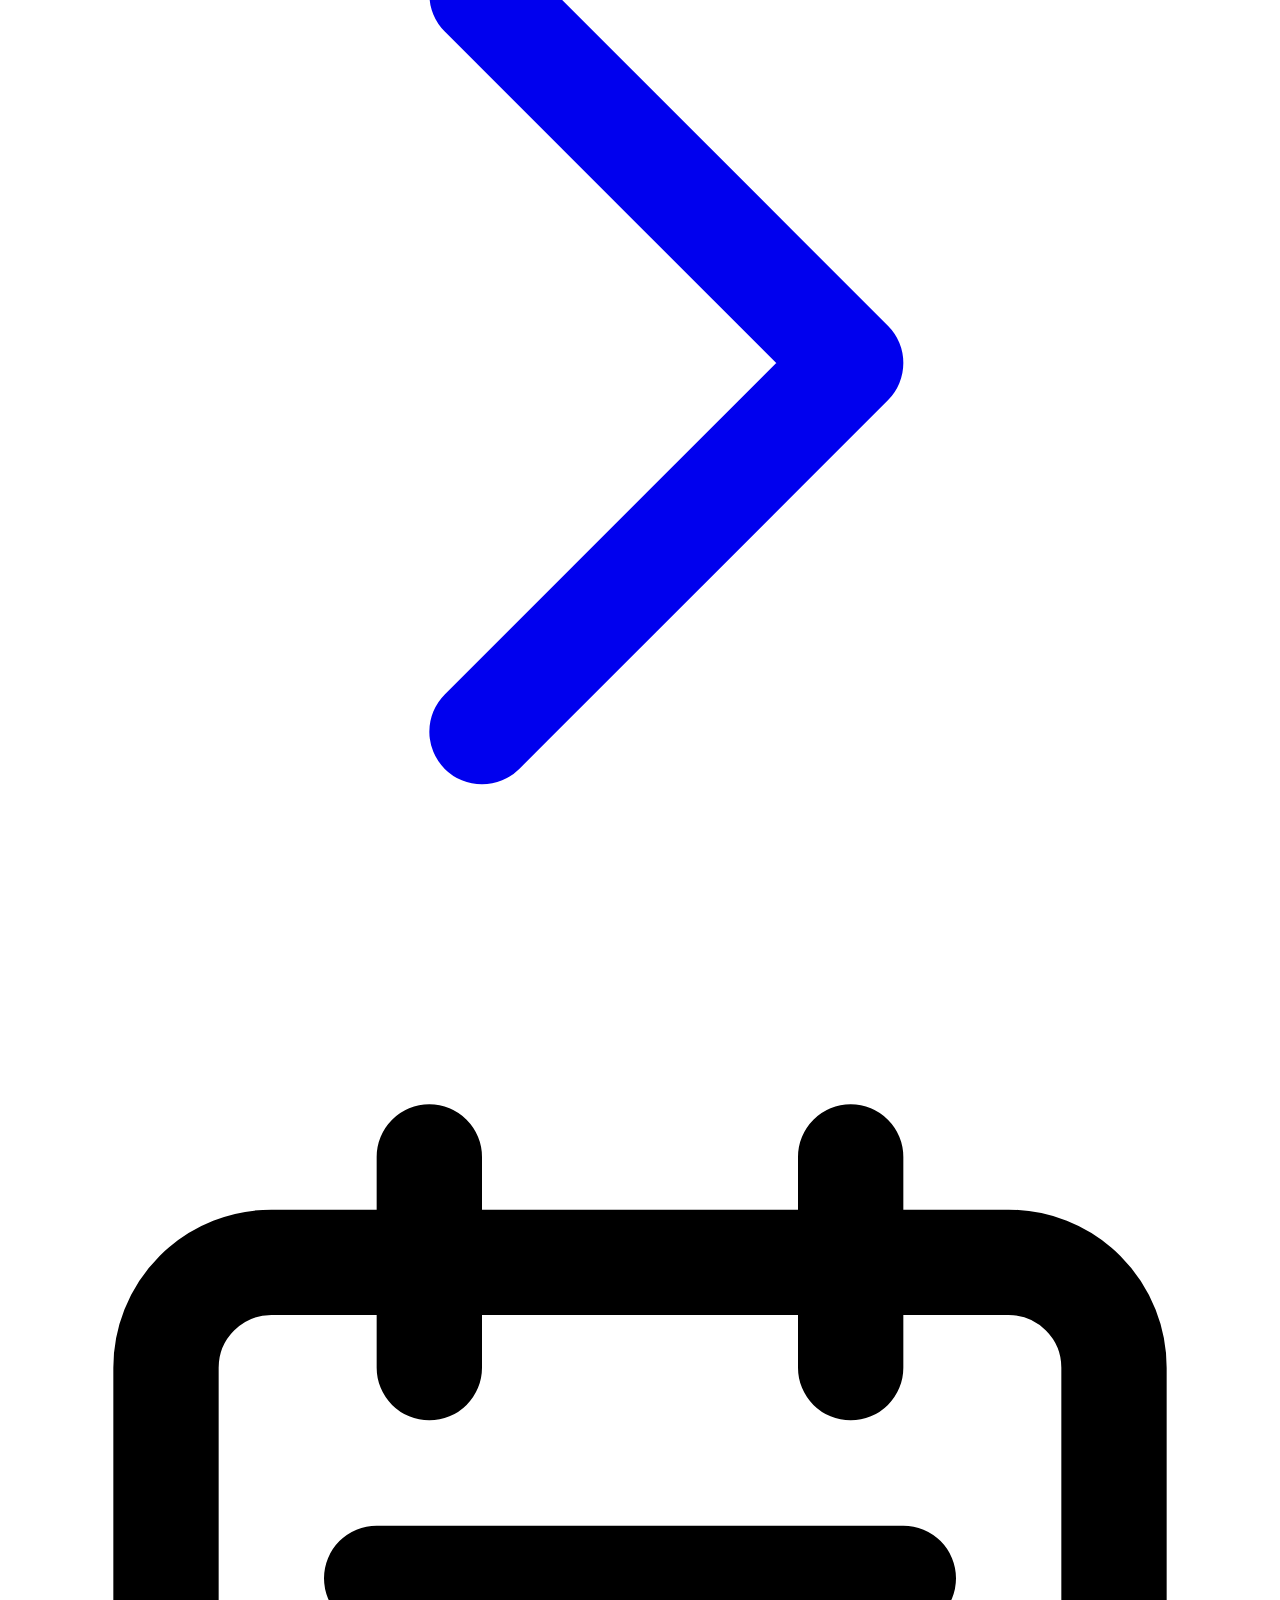
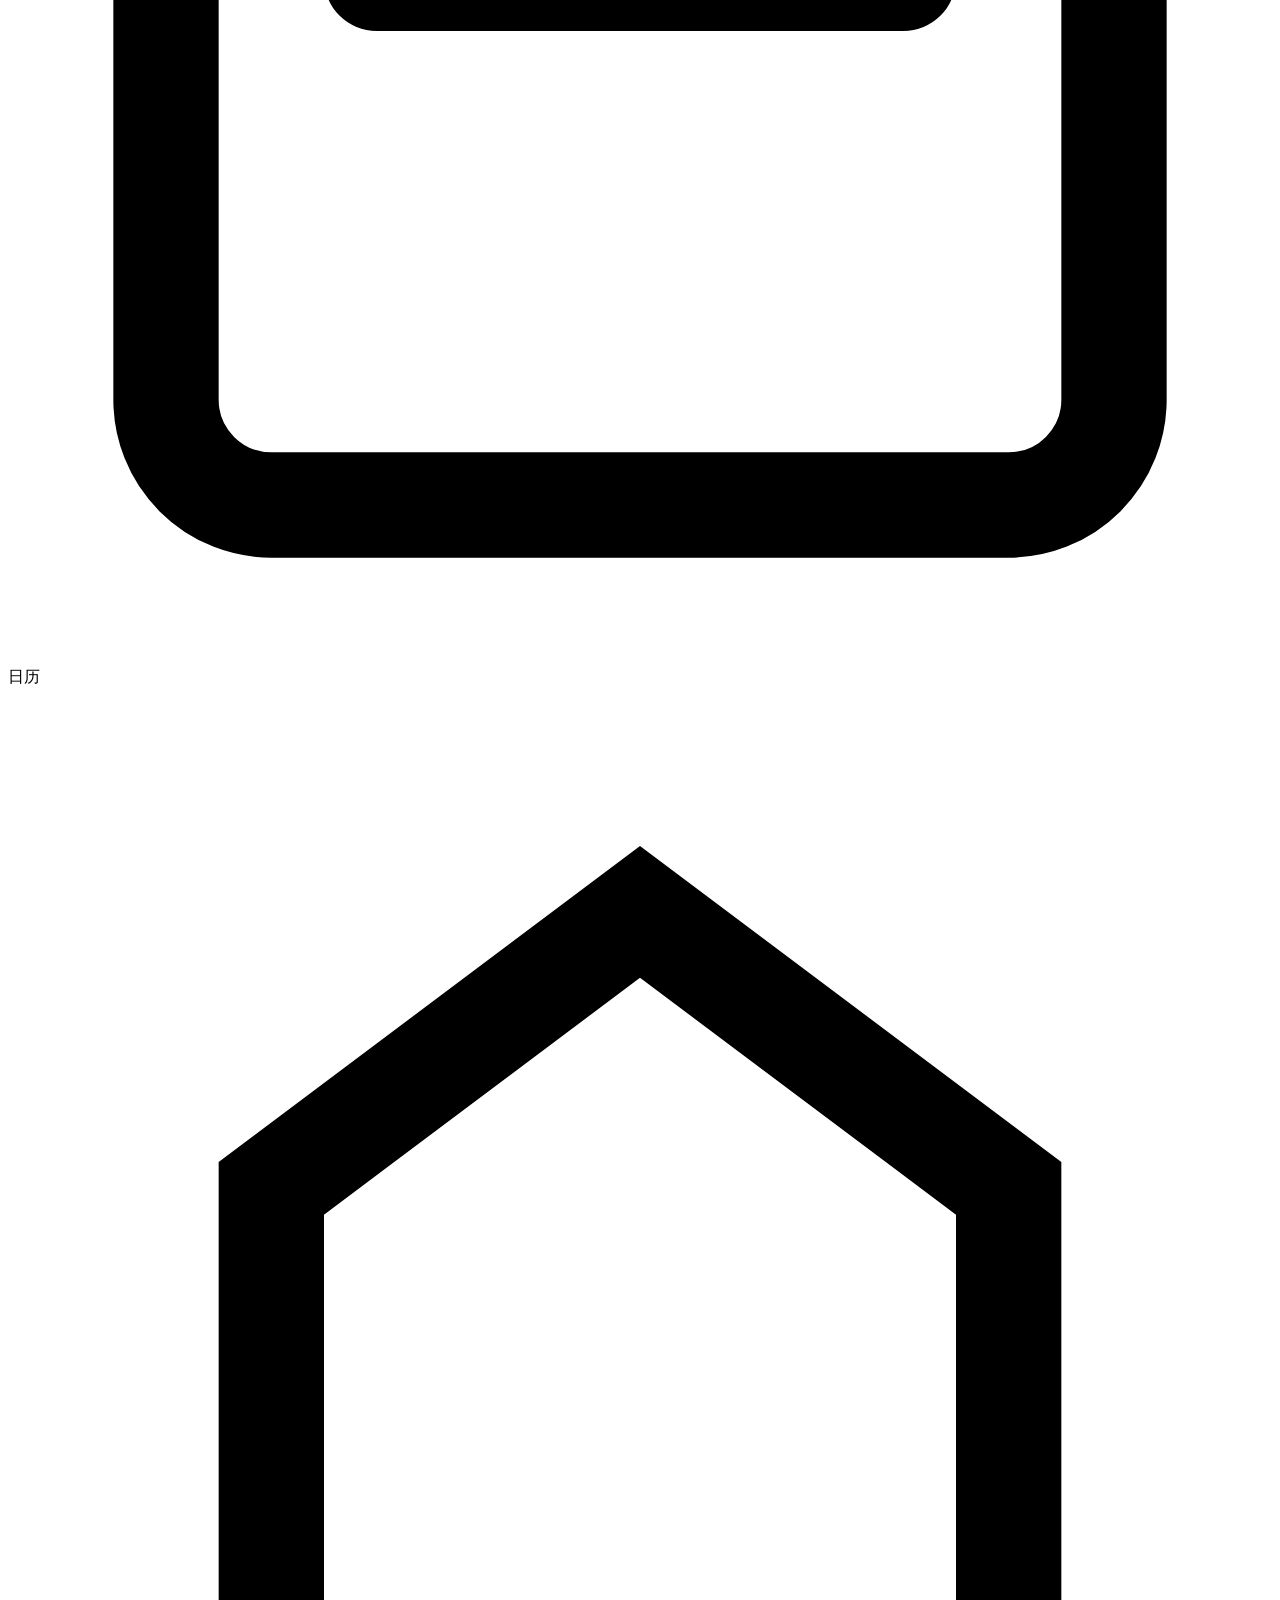
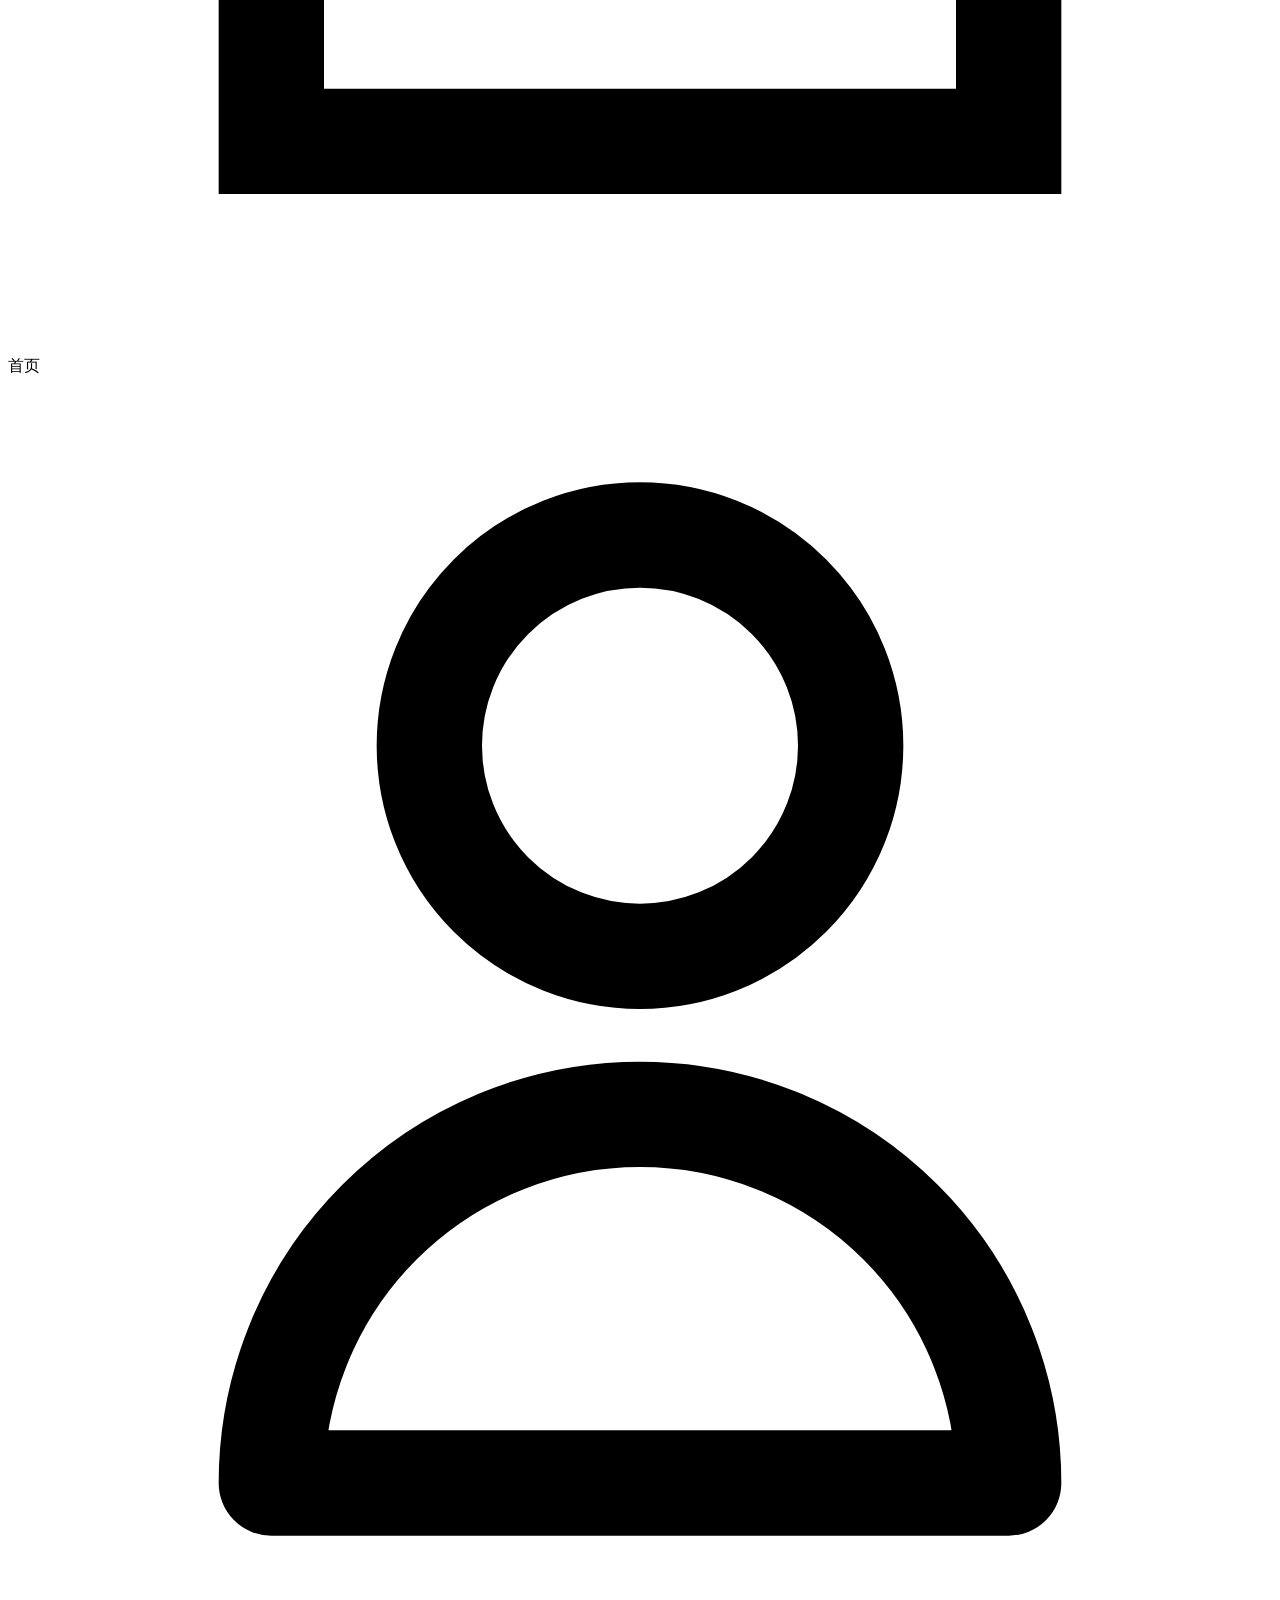
==== commit 162df5ca: "feat(ui): 升级首页至 V1.5，新增新手引导与堆叠卡片式健康动态，完善多态边界体验" ====
--- a/prototypes/daylily-daily/01-home.html
+++ b/prototypes/daylily-daily/01-home.html
@@ -64,6 +64,16 @@
     /* 模拟微信小程序的弹窗和动效 */
     .btn-bounce { transition: transform 0.2s cubic-bezier(0.34, 1.56, 0.64, 1); }
     .btn-bounce:active { transform: scale(0.92); }
+
+    /* 极克制的光晕呼吸动效 (Glow Breath) */
+    @keyframes glow-breath {
+      0%, 100% { transform: scale(0.95); opacity: 0.4; }
+      50% { transform: scale(1.15); opacity: 0.85; }
+    }
+    .glow-breathe { animation: glow-breath 3s ease-in-out infinite; }
+    
+    /* 进度环动画 */
+    .ring-progress { transition: stroke-dasharray 0.8s cubic-bezier(0.4, 0, 0.2, 1); }
   </style>
 </head>
 <body class="bg-neutral-100 flex items-center justify-center min-h-screen font-sans antialiased text-[#4A443F]">
@@ -79,7 +89,7 @@
       <!-- 标题栏 -->
       <div class="h-11 w-full flex items-center justify-between px-4 relative border-b border-black/5">
         <div class="w-20"></div>
-        <h2 class="text-[17px] font-bold text-[#2D2926]">萱草日签</h2>
+        <h2 class="text-[19px] font-bold text-[#2D2926]">萱草日签</h2>
         <!-- 胶囊按钮模拟 -->
         <div class="w-[87px] h-8 bg-black/5 rounded-full border border-black/5 flex items-center justify-around px-2 py-1 opacity-40">
            <div class="w-1.5 h-1.5 rounded-full bg-black"></div>
@@ -95,105 +105,190 @@
       
       <!-- 2. 灵动岛视图切换器 (Identity Toggle) -->
       <div class="sticky top-0 z-40 flex justify-center pt-3 pb-2 bg-gradient-to-b from-[#F9F7F3] to-transparent pointer-events-none">
-         <div id="view-toggle" class="pointer-events-auto h-8 bg-[#2D2926]/90 backdrop-blur-lg rounded-full px-1 flex items-center shadow-lg border border-white/5 transition-all duration-300">
-            <div id="toggle-me" class="h-6 px-4 rounded-full flex items-center justify-center text-[10px] font-bold transition-all duration-300 bg-white text-neutral-900 shadow-sm cursor-pointer">
+         <div id="view-toggle" class="pointer-events-auto h-10 bg-[#2D2926]/90 backdrop-blur-lg rounded-full px-1 flex items-center shadow-lg border border-white/5 transition-all duration-300">
+            <div id="toggle-me" class="h-8 px-5 rounded-full flex items-center justify-center text-[13px] font-bold transition-all duration-300 bg-white text-neutral-900 shadow-sm cursor-pointer">
               我的用药
             </div>
-            <div id="toggle-family" class="h-6 px-4 rounded-full flex items-center justify-center text-[10px] font-bold transition-all duration-300 text-white/50 cursor-pointer relative">
+            <div id="toggle-family" class="h-8 px-5 rounded-full flex items-center justify-center text-[13px] font-bold transition-all duration-300 text-white/50 cursor-pointer relative">
               家人照护
-              <span id="alert-dot" class="absolute top-1 right-2 w-1 h-1 bg-feedback-warning rounded-full border border-neutral-900"></span>
+              <span id="alert-dot" class="absolute top-1.5 right-2 w-1.5 h-1.5 bg-feedback-warning rounded-full border border-neutral-900"></span>
             </div>
          </div>
       </div>
 
-      <!-- 3. 核心打卡区 (Hero Section) - 融入全局背景 -->
-      <section class="mt-8 flex flex-col items-center px-6">
-        <div class="relative">
+      <div id="home-active-view" class="hidden">
+        <!-- 3. 核心打卡区 (Hero Section) - 融入全局背景 与 进度环 -->
+        <section class="mt-8 flex flex-col items-center px-6">
+        <div class="relative flex items-center justify-center w-56 h-56">
+          <!-- 进度环 (Activity Ring) -->
+          <svg class="absolute inset-0 w-full h-full -rotate-90 pointer-events-none" viewBox="0 0 100 100">
+            <!-- 底槽 -->
+            <circle cx="50" cy="50" r="44" fill="none" stroke="rgba(0,0,0,0.04)" stroke-width="6" />
+            <!-- 高亮进度 -->
+            <circle id="progress-circle" class="ring-progress text-brand-primary" cx="50" cy="50" r="44" fill="none" stroke="currentColor" stroke-width="6" stroke-linecap="round" stroke-dasharray="0, 300" />
+          </svg>
+
           <!-- 更柔和的呼吸光晕 -->
-          <div id="hero-glow" class="absolute inset-0 rounded-full bg-brand-primary/20 blur-3xl transition-opacity duration-1000 opacity-40 animate-pulse"></div>
+          <div id="hero-glow" class="absolute inset-2 rounded-full blur-2xl transition-colors duration-1000 pointer-events-none"></div>
           
           <div id="hero-button" class="relative w-44 h-44 flex flex-col items-center justify-center rounded-full bg-brand-primary shadow-[0_12px_40px_-10px_rgba(234,88,12,0.4)] btn-bounce cursor-pointer active-overlay overflow-hidden transition-all duration-500 z-10">
-            <div id="state-pending" class="flex flex-col items-center text-center">
-              <svg class="w-10 h-10 text-white mb-2" fill="none" stroke="currentColor" viewBox="0 0 24 24">
+            
+            <!-- 状态 1: 未到时间 (Waiting) -->
+            <div id="state-waiting" class="hidden flex flex-col items-center text-center">
+              <svg class="w-12 h-12 text-white/50 mb-2" fill="none" stroke="currentColor" viewBox="0 0 24 24">
+                <path stroke-linecap="round" stroke-linejoin="round" stroke-width="2" d="M12 8v4l3 3m6-3a9 9 0 11-18 0 9 9 0 0118 0z"></path>
+              </svg>
+              <span class="text-xl font-bold text-white tracking-wide">安心休息</span>
+              <span class="text-[14px] text-white/80 mt-1 font-medium">下一次用药 18:00</span>
+            </div>
+
+            <!-- 状态 2: 准时打卡 (Ready) -->
+            <div id="state-ready" class="flex flex-col items-center text-center">
+              <svg class="w-12 h-12 text-white mb-2" fill="none" stroke="currentColor" viewBox="0 0 24 24">
                 <path stroke-linecap="round" stroke-linejoin="round" stroke-width="2.5" d="M5 13l4 4L19 7"></path>
               </svg>
-              <span class="text-lg font-bold text-white tracking-wide">我吃过了</span>
-              <span class="text-[10px] text-white/70 mt-0.5 font-medium">降压药 · 1片</span>
-            </div>
-
-            <div id="state-done" class="hidden flex flex-col items-center text-center">
-              <svg class="w-12 h-12 text-white" fill="currentColor" viewBox="0 0 24 24">
+              <span class="text-xl font-bold text-white tracking-wide">我吃过了</span>
+              <span class="text-[14px] text-white/80 mt-1 font-medium">降压药 · 1片</span>
+            </div>
+
+            <!-- 状态 3: 临近超时 (Warning) -->
+            <div id="state-warning" class="hidden flex flex-col items-center text-center">
+              <svg class="w-12 h-12 text-white mb-2" fill="none" stroke="currentColor" viewBox="0 0 24 24">
+                <path stroke-linecap="round" stroke-linejoin="round" stroke-width="2" d="M12 9v2m0 4h.01m-6.938 4h13.856c1.54 0 2.502-1.667 1.732-3L13.732 4c-.77-1.333-2.694-1.333-3.464 0L3.34 16c-.77 1.333.192 3 1.732 3z"></path>
+              </svg>
+              <span class="text-xl font-bold text-white tracking-wide">我补吃了</span>
+              <span class="text-[14px] text-white/80 mt-1 font-medium">稍晚了一点</span>
+            </div>
+
+            <!-- 状态 4: 今日达成 (All Done) -->
+            <div id="state-alldone" class="hidden flex flex-col items-center text-center">
+              <svg class="w-14 h-14 text-white" fill="currentColor" viewBox="0 0 24 24">
                  <path d="M12 2l3.09 6.26L22 9.27l-5 4.87 1.18 6.88L12 17.77l-6.18 3.25L7 14.14l-5-4.87 6.91-1.01L12 2z"></path>
               </svg>
-              <span class="text-base font-bold text-white mt-1">今日已达标</span>
+              <span class="text-lg font-bold text-white mt-2">今日已达标</span>
+            </div>
+
+            <!-- 状态 5: 个人空窗态 (Idle - Pure Caregiver) -->
+            <div id="state-idle" class="hidden flex flex-col items-center text-center">
+              <svg class="w-10 h-10 text-white mb-1.5 opacity-90" fill="none" stroke="currentColor" viewBox="0 0 24 24"><path stroke-linecap="round" stroke-linejoin="round" stroke-width="2.5" d="M12 4v16m8-8H4"></path></svg>
+              <span class="text-[19px] font-bold text-white tracking-wide mt-1">记录我的健康</span>
+              <span class="text-[13px] text-white/90 mt-1 font-medium">先照顾好自己</span>
             </div>
           </div>
         </div>
 
-        <!-- 辅助文案：改为更柔和的文本样式 -->
-        <div class="mt-8 text-center">
-          <p class="text-[10px] font-bold text-brand-primary/60 uppercase tracking-[0.2em]">接下来</p>
-          <p class="text-xs font-semibold text-[#6B635B] mt-1">12:30 鱼油 · 2粒</p>
+        <!-- 辅助文案 -->
+        <div class="mt-2 text-center" id="hero-footer-text">
+          <p class="text-xs font-bold text-brand-primary/60 uppercase tracking-[0.2em] transition-opacity">接下来</p>
+          <p class="text-base font-semibold text-[#6B635B] mt-1 transition-opacity">12:30 鱼油 · 2粒</p>
         </div>
       </section>
 
       <!-- 4. 极简时间轴任务队列 (Minimal Timeline - Top 3 Alerts) -->
       <section class="mt-12 px-8">
         <div class="flex items-center justify-between mb-6 px-1">
-          <h3 class="text-sm font-bold text-[#2D2926]">今日健康动态</h3>
+          <h3 class="text-[17px] font-bold text-[#2D2926]">今日健康动态</h3>
         </div>
         
-        <!-- 时间轴容器 -->
-        <div class="relative pl-6 border-l border-neutral-200 ml-1.5 space-y-8 pb-4">
+        <!-- 健康动态列表 (Stack Card Layout) -->
+        <div class="space-y-3 pb-4">
           
-          <!-- 任务 A：家人漏服 (紧急 - 仅通过视觉提示) -->
-          <div class="relative">
-            <!-- 时间点状态 -->
-            <div class="absolute -left-[31px] top-1.5 w-4 h-4 rounded-full bg-white border-2 border-feedback-warning flex items-center justify-center">
-              <div class="w-1.5 h-1.5 rounded-full bg-feedback-warning animate-ping"></div>
-            </div>
+          <!-- 任务 A：家人漏服 (包含提醒发送失败状态) -->
+          <div class="bg-white rounded-2xl p-4 shadow-sm border border-red-100 flex items-start relative overflow-hidden">
+            <!-- 危险氛围背景装饰 -->
+            <div class="absolute top-0 right-0 w-24 h-24 bg-red-50 rounded-bl-full opacity-50 z-0"></div>
             
-            <div class="flex items-center">
-              <img class="w-8 h-8 rounded-full border border-white shadow-sm" src="https://api.dicebear.com/7.x/notionists/svg?seed=Felix&backgroundColor=ccfbf1" alt="Avatar">
-              <div class="ml-3">
-                <div class="text-xs font-bold text-[#2D2926]">奶奶 <span class="text-feedback-warning ml-1 text-[10px]">漏服</span></div>
-                <div class="text-[10px] text-[#8C847E] mt-0.5 font-medium">08:00 降压药 · 延时 20m</div>
+            <div class="relative z-10 shrink-0">
+              <img class="w-12 h-12 rounded-full border-2 border-white shadow-sm relative z-10" src="https://api.dicebear.com/7.x/notionists/svg?seed=Felix&backgroundColor=ccfbf1" alt="Avatar">
+              <!-- 漏服提示红点与脉冲 -->
+              <div class="absolute -top-0.5 -right-0.5 w-3.5 h-3.5 bg-feedback-warning rounded-full border-2 border-white shadow-sm z-20">
+                <div class="absolute inset-0 rounded-full bg-feedback-warning animate-ping opacity-75"></div>
               </div>
             </div>
+            
+            <div class="ml-4 flex-1 min-w-0 z-10">
+              <div class="flex items-center justify-between">
+                <div class="text-[16px] font-bold text-[#2D2926] truncate">奶奶</div>
+                <div class="text-[13px] font-bold text-feedback-warning">漏服 · 延时 20m</div>
+              </div>
+              <div class="text-[13px] text-[#8C847E] mt-0.5">08:00 降压药</div>
+              
+              <!-- 提醒触达失败/能量不足 告警卡片 -->
+              <div class="mt-2.5 flex items-center justify-between bg-red-50/80 rounded-lg px-2 py-1.5 border border-red-100/60">
+                <div class="flex items-center text-[11px] font-medium text-feedback-warning min-w-0">
+                  <svg class="w-3 h-3 mr-1 shrink-0" fill="none" stroke="currentColor" viewBox="0 0 24 24"><path stroke-linecap="round" stroke-linejoin="round" stroke-width="2" d="M12 8v4m0 4h.01M21 12a9 9 0 11-18 0 9 9 0 0118 0z"></path></svg>
+                  <span class="truncate">能量不足，未发送</span>
+                </div>
+                <span class="shrink-0 ml-1 text-[11px] text-brand-primary font-bold active:opacity-70 cursor-pointer">补充 ➔</span>
+              </div>
+            </div>
           </div>
 
-          <!-- 任务 B：我的下一个任务 (常规) -->
-          <div class="relative">
-            <div class="absolute -left-[31px] top-1.5 w-4 h-4 rounded-full bg-white border-2 border-brand-primary flex items-center justify-center">
-               <div class="w-1.5 h-1.5 rounded-full bg-brand-primary"></div>
-            </div>
+          <!-- 任务 B：我的下一个任务 -->
+          <div class="bg-white rounded-2xl p-4 border border-brand-primary/20 shadow-sm flex items-start relative overflow-hidden">
+            <div class="absolute left-0 top-0 bottom-0 w-1 bg-brand-primary/80"></div>
             
-            <div class="flex items-center">
-              <div class="w-8 h-8 rounded-full bg-brand-primary-muted flex items-center justify-center text-brand-primary text-[10px] font-bold">我</div>
-              <div class="ml-3">
-                <div class="text-xs font-bold text-[#2D2926]">午间服药</div>
-                <div class="text-[10px] text-[#8C847E] mt-0.5 font-medium">12:30 鱼油 · 2粒</div>
+            <div class="shrink-0 w-12 h-12 rounded-full bg-brand-primary-muted flex items-center justify-center text-brand-primary text-[15px] font-bold border-2 border-white shadow-sm">
+              我
+            </div>
+            <div class="ml-4 flex-1 min-w-0">
+              <div class="flex items-center justify-between">
+                <div class="text-[16px] font-bold text-[#2D2926] truncate">午间服药</div>
+                <div class="text-[13px] font-bold text-brand-primary">下一个</div>
               </div>
+              <div class="text-[13px] text-[#8C847E] mt-0.5">12:30 鱼油 · 2粒</div>
             </div>
           </div>
 
-          <!-- 任务 C：家属后续提醒 (弱显示) -->
-          <div class="relative opacity-50">
-            <div class="absolute -left-[31px] top-1.5 w-4 h-4 rounded-full bg-white border-2 border-neutral-200 flex items-center justify-center">
-               <div class="w-1.5 h-1.5 rounded-full bg-neutral-200"></div>
-            </div>
-            
-            <div class="flex items-center">
-              <img class="w-8 h-8 rounded-full grayscale" src="https://api.dicebear.com/7.x/notionists/svg?seed=Aneka&backgroundColor=ccfbf1" alt="Avatar">
-              <div class="ml-3">
-                <div class="text-xs font-medium text-[#8C847E]">小萱 晚间提醒</div>
-                <div class="text-[10px] text-[#8C847E]/70 mt-0.5">18:00 维生素 C</div>
+          <!-- 任务 C：家属后续提醒 -->
+          <div class="bg-white/50 rounded-2xl p-4 border border-neutral-200 flex items-start opacity-70">
+            <div class="shrink-0">
+              <img class="w-12 h-12 rounded-full border-2 border-white shadow-sm grayscale" src="https://api.dicebear.com/7.x/notionists/svg?seed=Aneka&backgroundColor=ccfbf1" alt="Avatar">
+            </div>
+            <div class="ml-4 flex-1 min-w-0">
+              <div class="flex items-center justify-between">
+                <div class="text-[16px] font-bold text-[#8C847E] truncate">小萱</div>
+                <div class="text-[13px] text-[#8C847E]">晚间提醒</div>
               </div>
+              <div class="text-[13px] text-[#8C847E] mt-0.5">18:00 维生素 C</div>
             </div>
           </div>
 
         </div>
       </section>
+      </div>
+
+      <!-- 新手引导空窗态 (Onboarding / Empty State) -->
+      <div id="home-empty-view" class="flex flex-col items-center justify-center px-8 pt-20 pb-12 w-full min-h-[500px]">
+        
+        <!-- 温暖的插画区 (使用内联 SVG 结合光晕呈现轻质感) -->
+        <div class="relative w-48 h-48 mb-8 flex items-center justify-center">
+          <div class="absolute inset-0 bg-brand-primary/10 rounded-full blur-2xl animate-pulse"></div>
+          <div class="absolute w-32 h-32 bg-gradient-to-tr from-[#FF9500] to-[#FFCC00] rounded-full opacity-20 blur-xl"></div>
+          <!-- 日历与爱心融合的 Icon -->
+          <svg class="relative z-10 w-24 h-24 text-brand-primary drop-shadow-xl" viewBox="0 0 24 24" fill="none" stroke="currentColor">
+            <rect x="3" y="4" width="18" height="18" rx="3" ry="3" stroke-width="1.2"/>
+            <path d="M16 2v4M8 2v4M3 10h18" stroke-width="1.2" stroke-linecap="round"/>
+            <path d="M12 18.5l-2.5-2.5a2.5 2.5 0 013.5-3.5 2.5 2.5 0 013.5 3.5L12 18.5z" stroke-width="1.2" fill="currentColor" fill-opacity="0.1"/>
+          </svg>
+        </div>
+
+        <h3 class="text-[22px] font-bold text-[#2D2926] mb-3 text-center tracking-wide">欢迎来到萱草日签</h3>
+        <p class="text-[15px] text-[#8C847E] leading-relaxed text-center mb-10 font-medium">
+          你专属的私人用药小管家。<br/>只需 1 分钟，把记忆的负担交给我们。
+        </p>
+
+        <!-- 主行动按钮 -->
+        <a href="04-plan-create.html" class="w-full h-[52px] rounded-full bg-brand-primary text-white flex items-center justify-center text-[16px] font-bold shadow-[0_8px_24px_-8px_rgba(234,88,12,0.5)] active:scale-[0.98] transition-transform btn-bounce active-overlay">
+          立即创建用药计划
+        </a>
+
+        <!-- 次要行动按钮 -->
+        <a href="04-plan-create.html?role=family_new" class="mt-6 text-[14px] text-brand-primary/80 font-bold active:opacity-70 flex items-center btn-bounce">
+          我是照护者，为家人创建
+          <svg class="w-4 h-4 ml-1" fill="none" stroke="currentColor" viewBox="0 0 24 24"><path stroke-linecap="round" stroke-linejoin="round" stroke-width="2" d="M9 5l7 7-7 7"></path></svg>
+        </a>
+      </div>
 
     </div>
 
@@ -201,17 +296,17 @@
     <div class="absolute bottom-0 w-full h-[50px] bg-[#F9F7F3]/95 backdrop-blur-xl border-t border-black/5 flex justify-around items-center px-2 z-[60] mb-[env(safe-area-inset-bottom)]">
       <div class="flex flex-col items-center justify-center w-1/3 text-[#8C847E] active-overlay py-1">
         <svg class="w-6 h-6 mb-0.5" fill="none" stroke="currentColor" viewBox="0 0 24 24"><path stroke-linecap="round" stroke-linejoin="round" stroke-width="2" d="M8 7V3m8 4V3m-9 8h10M5 21h14a2 2 0 002-2V7a2 2 0 00-2-2H5a2 2 0 00-2 2v12a2 2 0 002 2z"></path></svg>
-        <span class="text-[9px] font-bold scale-90">日历</span>
+        <span class="text-xs font-bold mt-1">日历</span>
       </div>
       
       <div class="flex flex-col items-center justify-center w-1/3 text-brand-primary active-overlay py-1">
         <svg class="w-6 h-6 mb-0.5" fill="currentColor" viewBox="0 0 24 24"><path d="M12 3L4 9v12h16V9l-8-6zm0 2.5l6 4.5v9h-12v-9l6-4.5z"/></svg>
-        <span class="text-[9px] font-bold scale-90">首页</span>
+        <span class="text-xs font-bold mt-1">首页</span>
       </div>
 
       <div class="flex flex-col items-center justify-center w-1/3 text-[#8C847E] active-overlay py-1">
         <svg class="w-6 h-6 mb-0.5" fill="none" stroke="currentColor" viewBox="0 0 24 24"><path stroke-linecap="round" stroke-linejoin="round" stroke-width="2" d="M16 7a4 4 0 11-8 0 4 4 0 018 0zM12 14a7 7 0 00-7 7h14a7 7 0 00-7-7z"></path></svg>
-        <span class="text-[9px] font-bold scale-90">我的</span>
+        <span class="text-xs font-bold mt-1">我的</span>
       </div>
     </div>
 
@@ -221,22 +316,150 @@
     <!-- 安全区提示条 (iOS Home Indicator) -->
     <div class="absolute bottom-1 w-1/3 h-1.5 bg-neutral-300 rounded-full left-1/2 -translate-x-1/2 opacity-50"></div>
 
+    <!-- 开发者调试面板 (仅测试用) -->
+    <div class="absolute bottom-[60px] left-0 right-0 z-50 flex flex-wrap justify-center gap-2 p-2 bg-black/50 backdrop-blur-sm text-[10px] pb-[env(safe-area-inset-bottom)]">
+      <button onclick="toggleViewMode()" class="px-2 py-1 bg-purple-500 text-white rounded font-bold shadow-lg">切换新手引导/正常</button>
+      <div class="w-full h-px bg-white/20 my-0.5"></div>
+      <button onclick="setUIState('idle')" class="px-2 py-1 bg-amber-400 text-white rounded">纯照护者(自己空窗)</button>
+      <button onclick="setUIState('waiting')" class="px-2 py-1 bg-neutral-500 text-white rounded">未到时间</button>
+      <button onclick="setUIState('ready')" class="px-2 py-1 bg-brand-primary text-white rounded">准时打卡</button>
+      <button onclick="setUIState('warning')" class="px-2 py-1 bg-feedback-warning text-white rounded">临近超时</button>
+      <button onclick="setUIState('alldone')" class="px-2 py-1 bg-feedback-success text-white rounded">今日达成</button>
+    </div>
+
   </div>
 
   <script>
     const heroButton = document.getElementById('hero-button');
-    const statePending = document.getElementById('state-pending');
-    const stateDone = document.getElementById('state-done');
-
+    const heroGlow = document.getElementById('hero-glow');
+    const progressCircle = document.getElementById('progress-circle');
+    
+    // States elements
+    const states = {
+      'waiting': document.getElementById('state-waiting'),
+      'ready': document.getElementById('state-ready'),
+      'warning': document.getElementById('state-warning'),
+      'alldone': document.getElementById('state-alldone'),
+      'idle': document.getElementById('state-idle')
+    };
+
+    // State configurations
+    const config = {
+      'waiting': {
+        color: 'bg-neutral-300',
+        shadow: 'shadow-[0_12px_40px_-10px_rgba(0,0,0,0.1)]',
+        glow: 'bg-neutral-400/50',
+        ringColor: 'text-neutral-300',
+        progress: 0.3, // 30% tasks done today
+        clickable: false
+      },
+      'ready': {
+        color: 'bg-brand-primary',
+        shadow: 'shadow-[0_12px_40px_-10px_rgba(234,88,12,0.4)]',
+        glow: 'bg-brand-primary/60',
+        ringColor: 'text-brand-primary',
+        progress: 0.3,
+        clickable: true
+      },
+      'warning': {
+        color: 'bg-feedback-warning',
+        shadow: 'shadow-[0_12px_40px_-10px_rgba(245,158,11,0.4)]',
+        glow: 'bg-feedback-warning/60',
+        ringColor: 'text-feedback-warning',
+        progress: 0.3,
+        clickable: true
+      },
+      'alldone': {
+        color: 'bg-feedback-success',
+        shadow: 'shadow-[0_12px_40px_-10px_rgba(16,185,129,0.4)]',
+        glow: 'bg-feedback-success/40',
+        ringColor: 'text-feedback-success',
+        progress: 1.0,
+        clickable: false
+      },
+      'idle': {
+        color: 'bg-amber-400',
+        shadow: 'shadow-[0_12px_40px_-10px_rgba(251,191,36,0.4)]',
+        glow: 'bg-amber-400/60',
+        ringColor: 'text-neutral-200', // 空白进度槽
+        progress: 0,
+        clickable: true
+      }
+    };
+
+    let currentState = 'ready';
+    const circleCircumference = 2 * Math.PI * 44; // ~276.46
+
+    function setUIState(newState) {
+      if (!config[newState]) return;
+      
+      // Hide all states
+      Object.values(states).forEach(el => el.classList.add('hidden'));
+      
+      // Remove old colors
+      const oldCfg = config[currentState];
+      heroButton.classList.remove(oldCfg.color, oldCfg.shadow);
+      heroGlow.classList.remove(oldCfg.glow);
+      progressCircle.classList.remove(oldCfg.ringColor);
+
+      // Apply new state
+      currentState = newState;
+      const newCfg = config[newState];
+      
+      states[newState].classList.remove('hidden');
+      heroButton.classList.add(newCfg.color, newCfg.shadow);
+      heroGlow.classList.add(newCfg.glow);
+      progressCircle.classList.add(newCfg.ringColor);
+      
+      // Update progress ring
+      const offset = circleCircumference * newCfg.progress;
+      progressCircle.style.strokeDasharray = `${offset}, 300`;
+
+      // Update clickability
+      if (!newCfg.clickable) {
+         heroButton.style.pointerEvents = 'none';
+         heroButton.classList.remove('btn-bounce', 'active-overlay');
+         heroGlow.classList.remove('glow-breathe');
+      } else {
+         heroButton.style.pointerEvents = 'auto';
+         heroButton.classList.add('btn-bounce', 'active-overlay');
+         heroGlow.classList.add('glow-breathe');
+      }
+    }
+
+    // View Toggle Logic
+    let isOnboarding = true; // 默认展示新手引导
+    const activeView = document.getElementById('home-active-view');
+    const emptyView = document.getElementById('home-empty-view');
+    const viewToggleTop = document.getElementById('view-toggle');
+
+    function toggleViewMode() {
+      isOnboarding = !isOnboarding;
+      renderViewMode();
+    }
+
+    function renderViewMode() {
+      if (isOnboarding) {
+        activeView.classList.add('hidden');
+        emptyView.classList.remove('hidden');
+        if(viewToggleTop) viewToggleTop.style.opacity = '0'; // 新手状态不需要顶部切换器
+      } else {
+        activeView.classList.remove('hidden');
+        emptyView.classList.add('hidden');
+        if(viewToggleTop) viewToggleTop.style.opacity = '1';
+      }
+    }
+
+    // Init
+    setUIState('ready');
+    renderViewMode();
+
+    // Handle click for demo
     heroButton.addEventListener('click', () => {
-      if (stateDone.classList.contains('hidden')) {
-        heroButton.classList.replace('bg-brand-primary', 'bg-feedback-success');
-        statePending.classList.add('hidden');
-        stateDone.classList.remove('hidden');
-      } else {
-        heroButton.classList.replace('bg-feedback-success', 'bg-brand-primary');
-        stateDone.classList.add('hidden');
-        statePending.classList.remove('hidden');
+      if (currentState === 'ready' || currentState === 'warning') {
+         setUIState('alldone');
+      } else if (currentState === 'idle') {
+         window.location.href = '04-plan-create.html'; // 跳转到为自己创建计划
       }
     });
   </script>
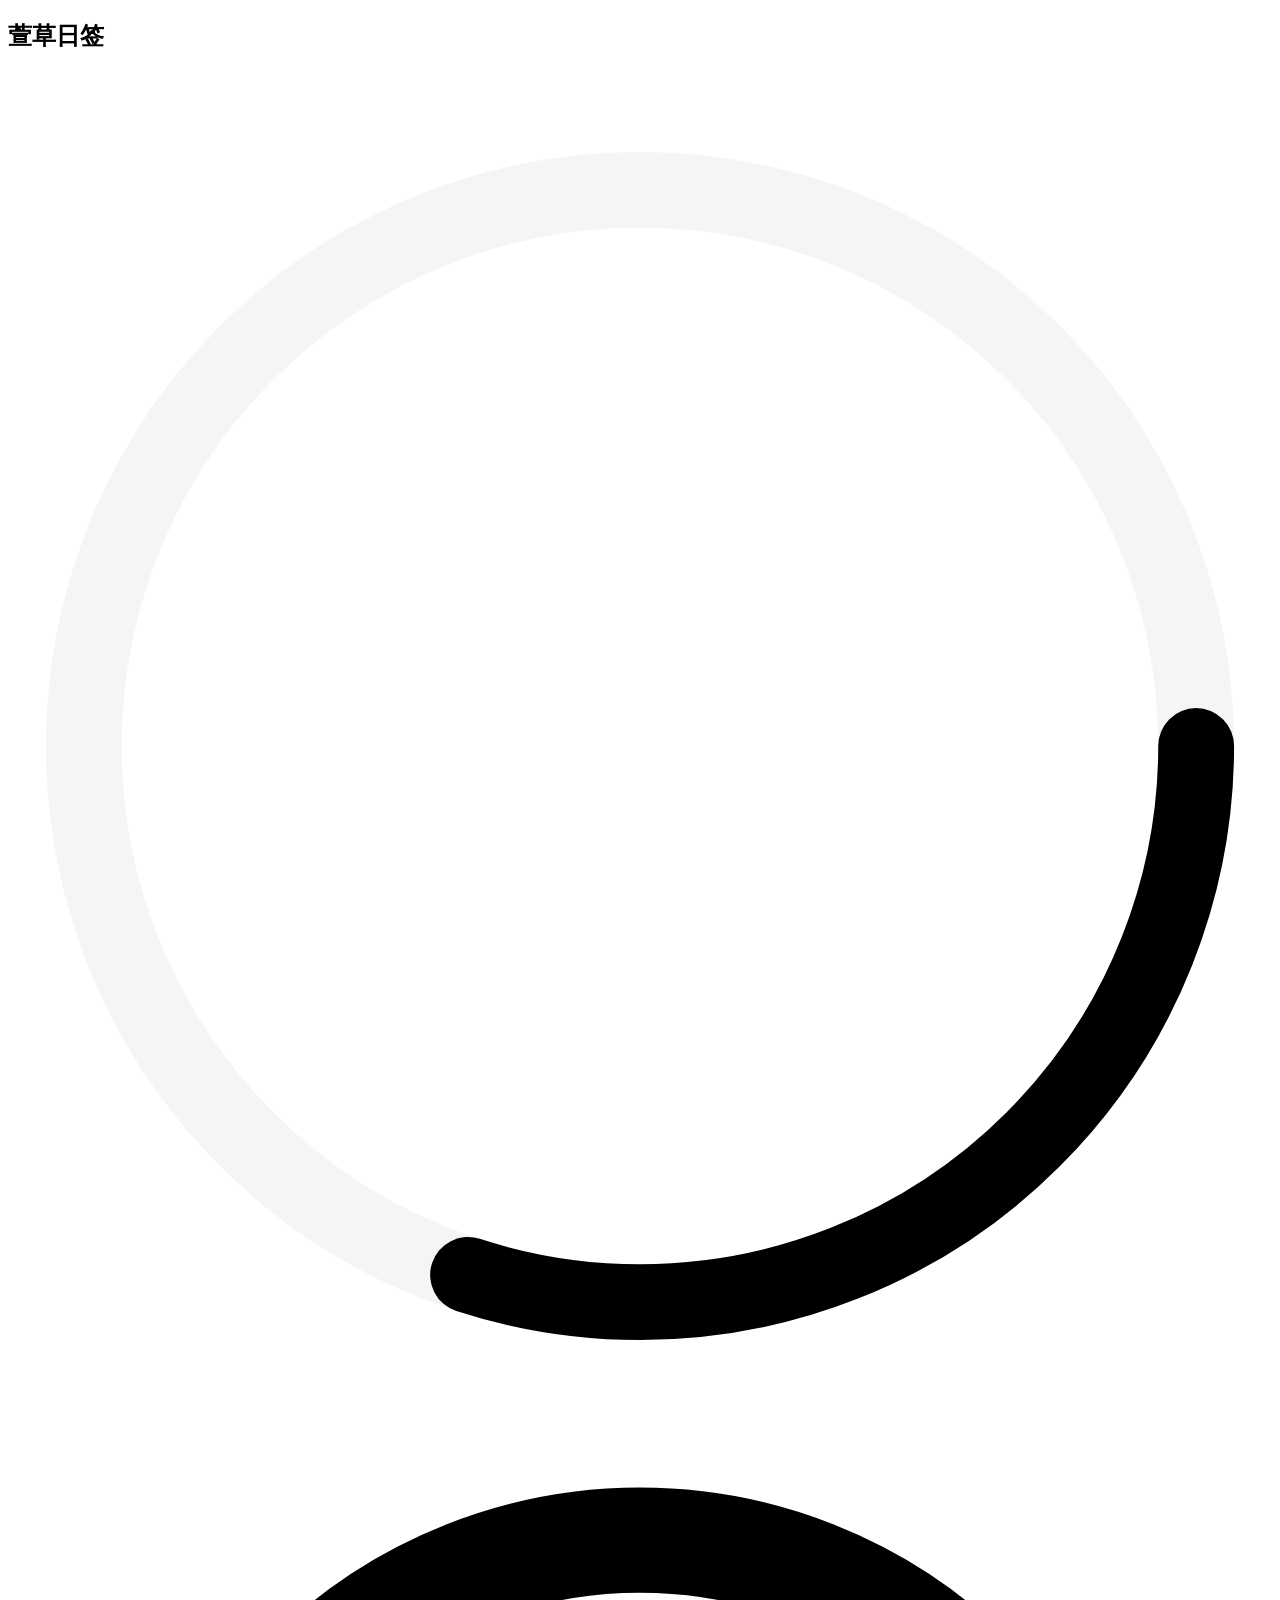
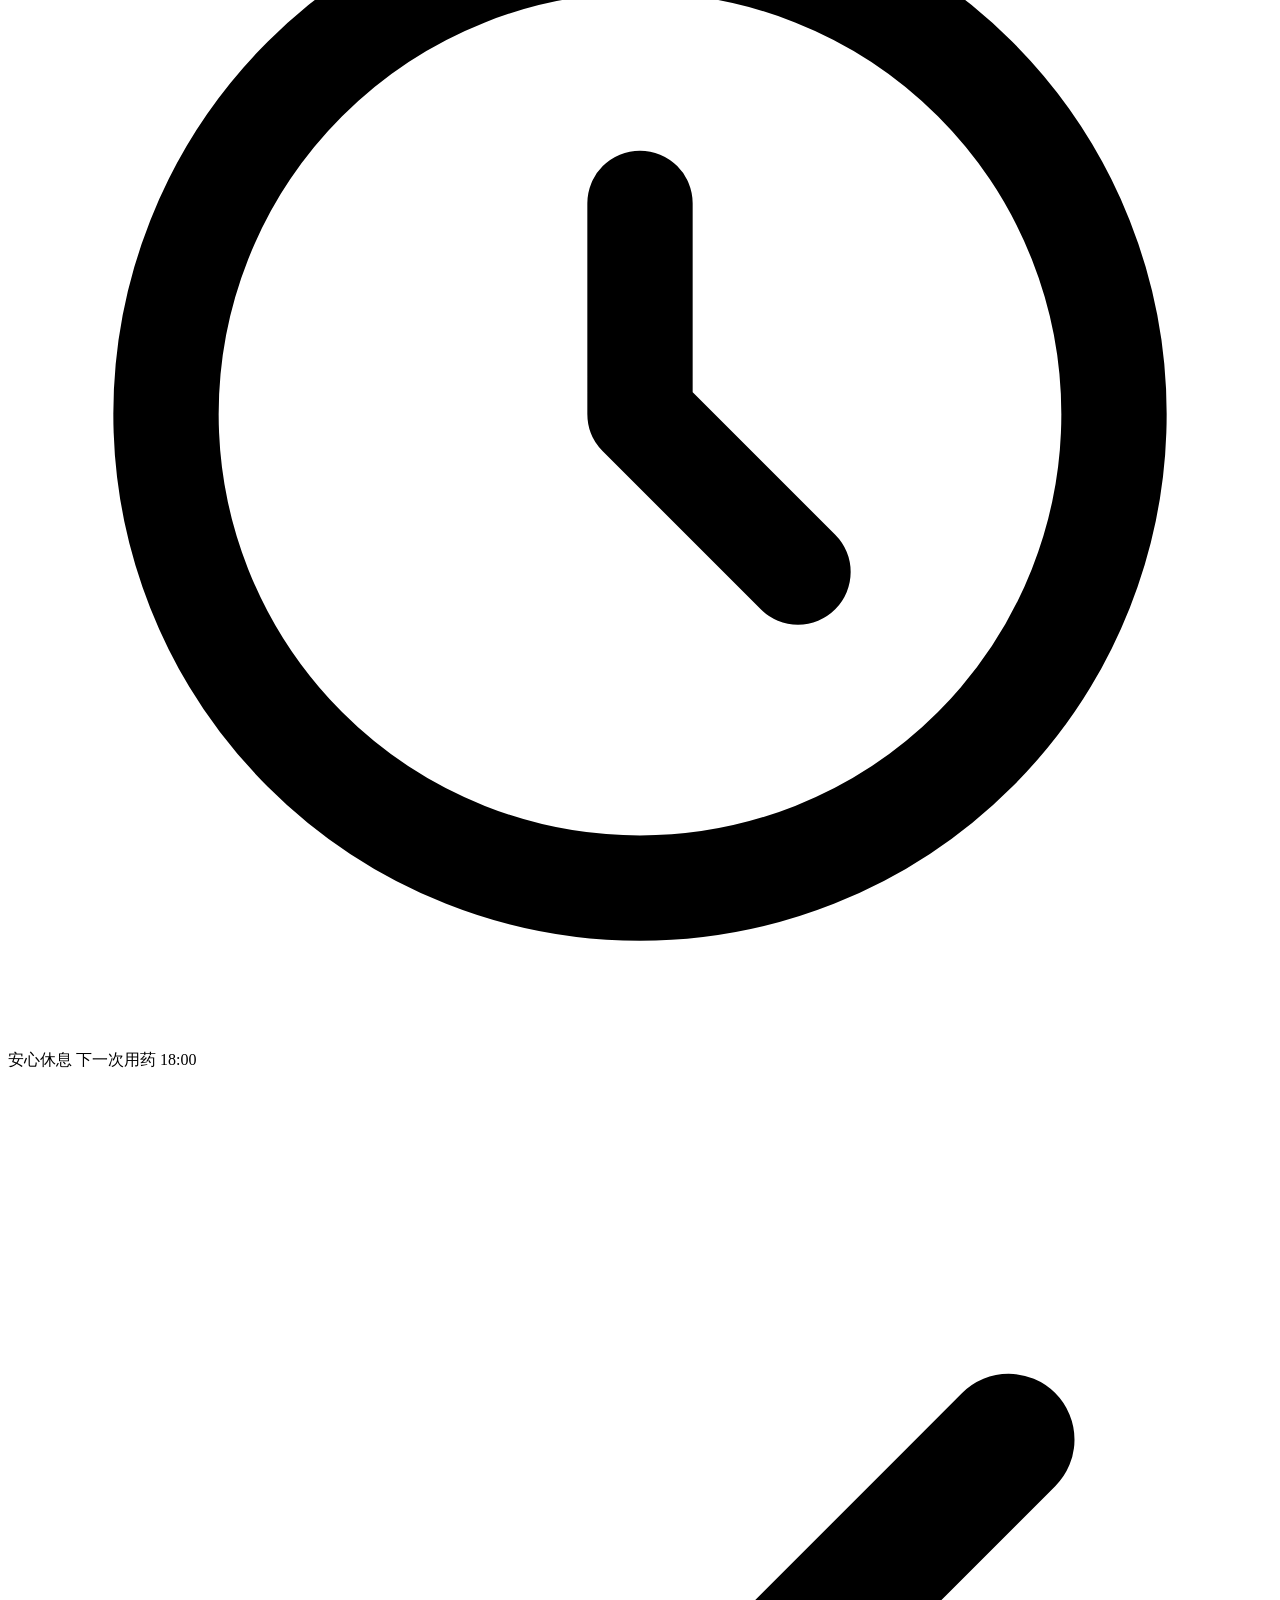
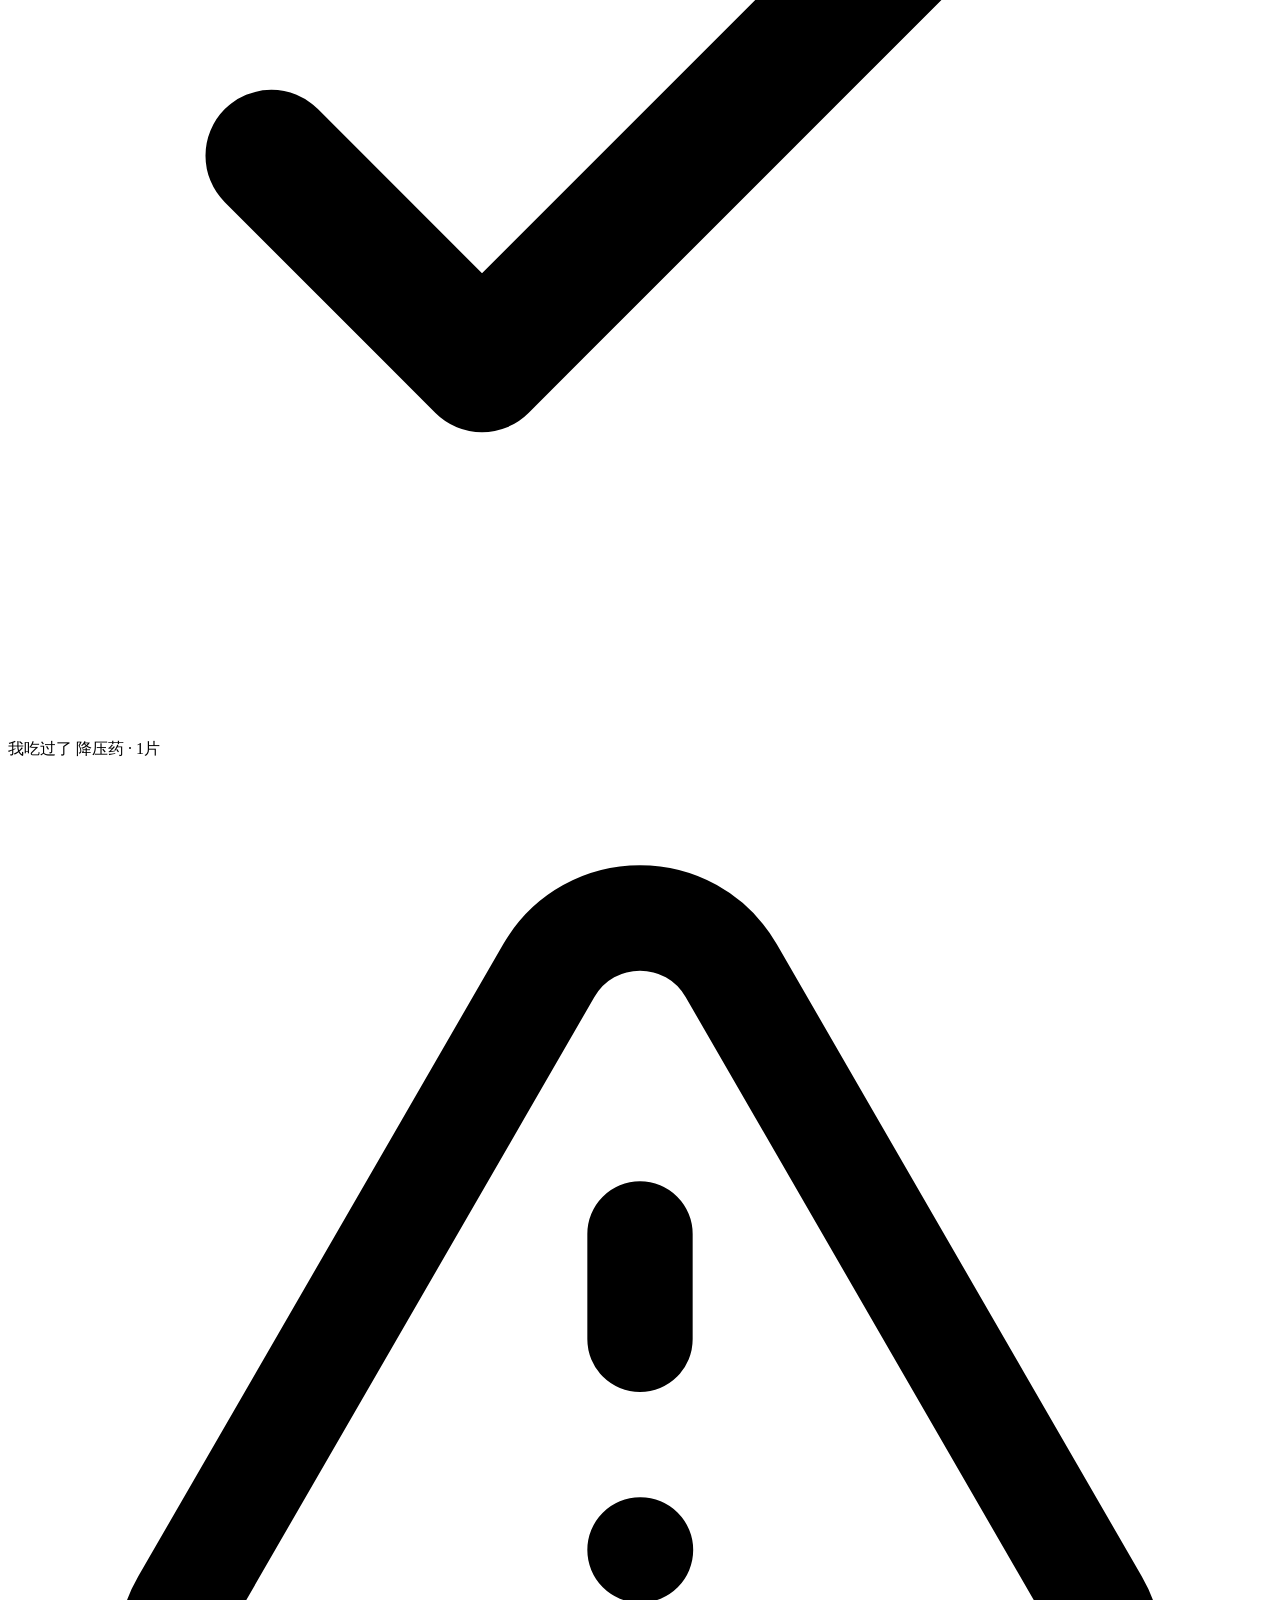
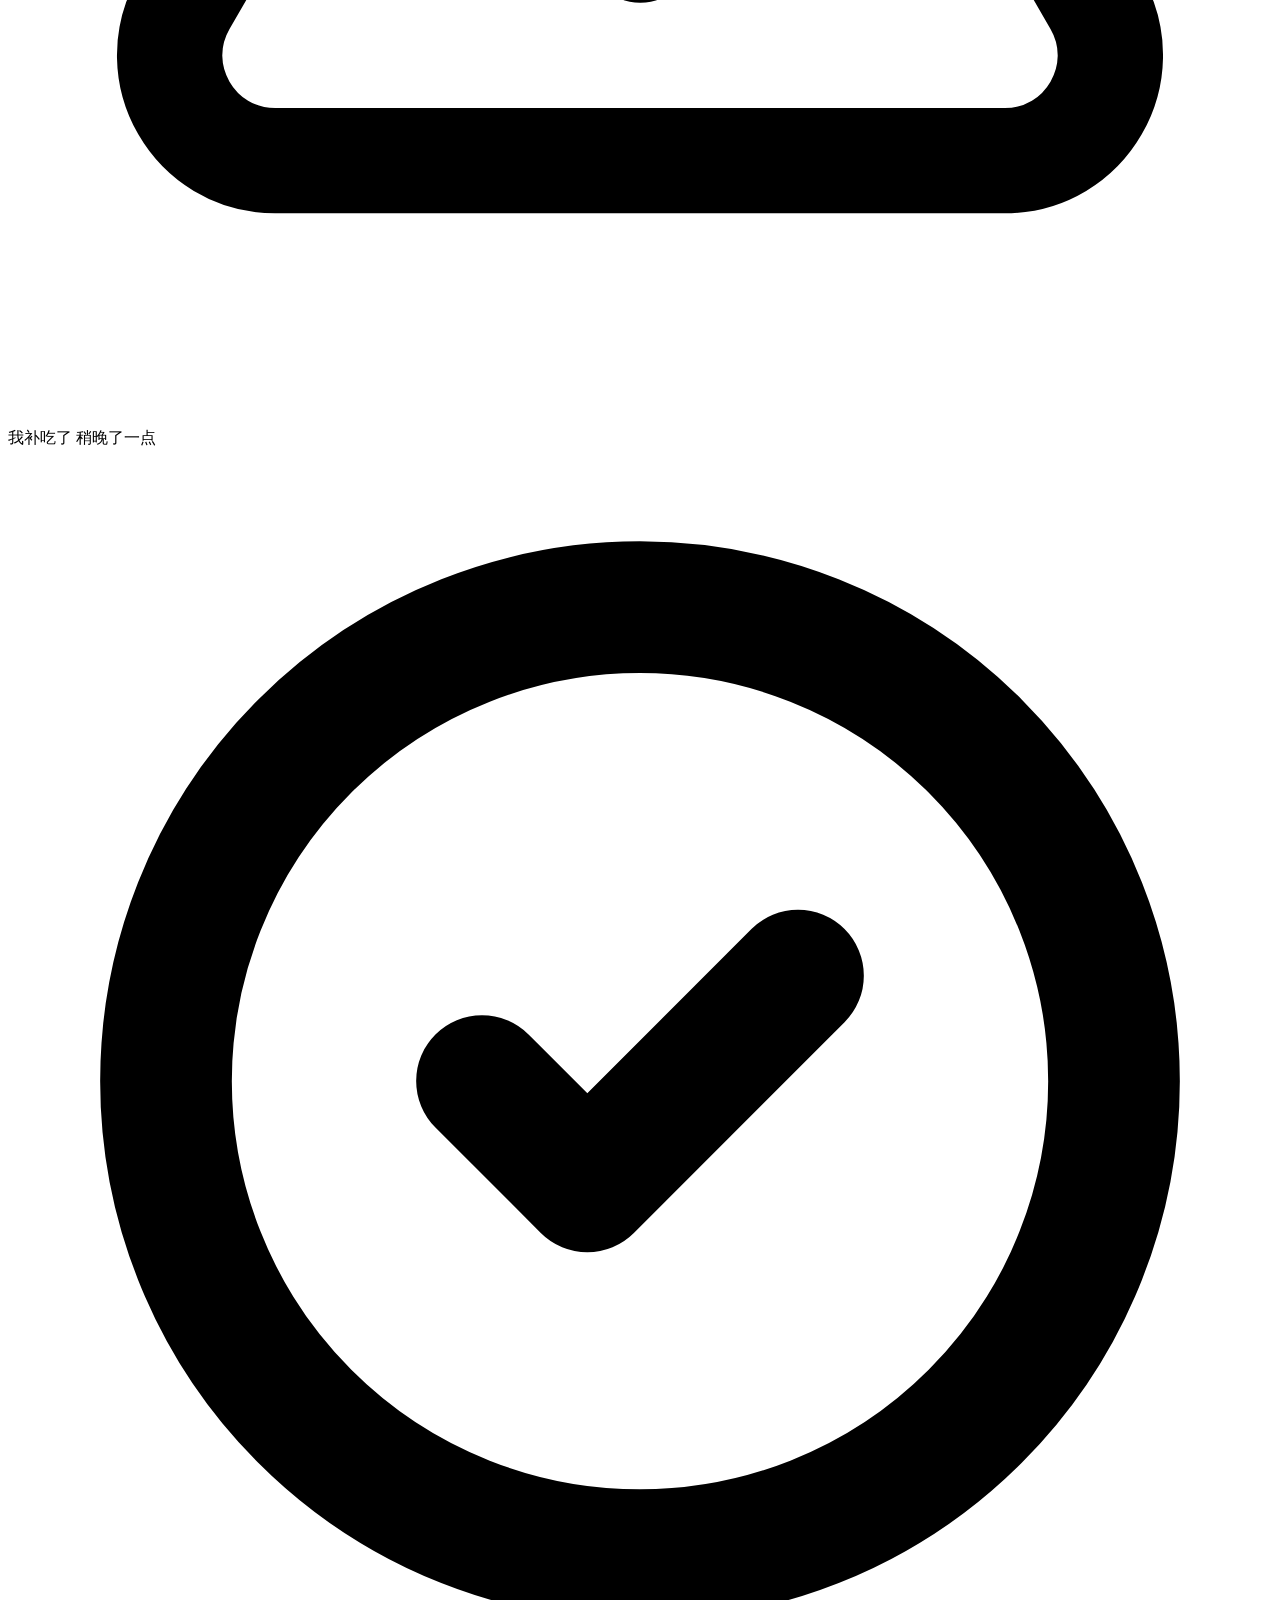
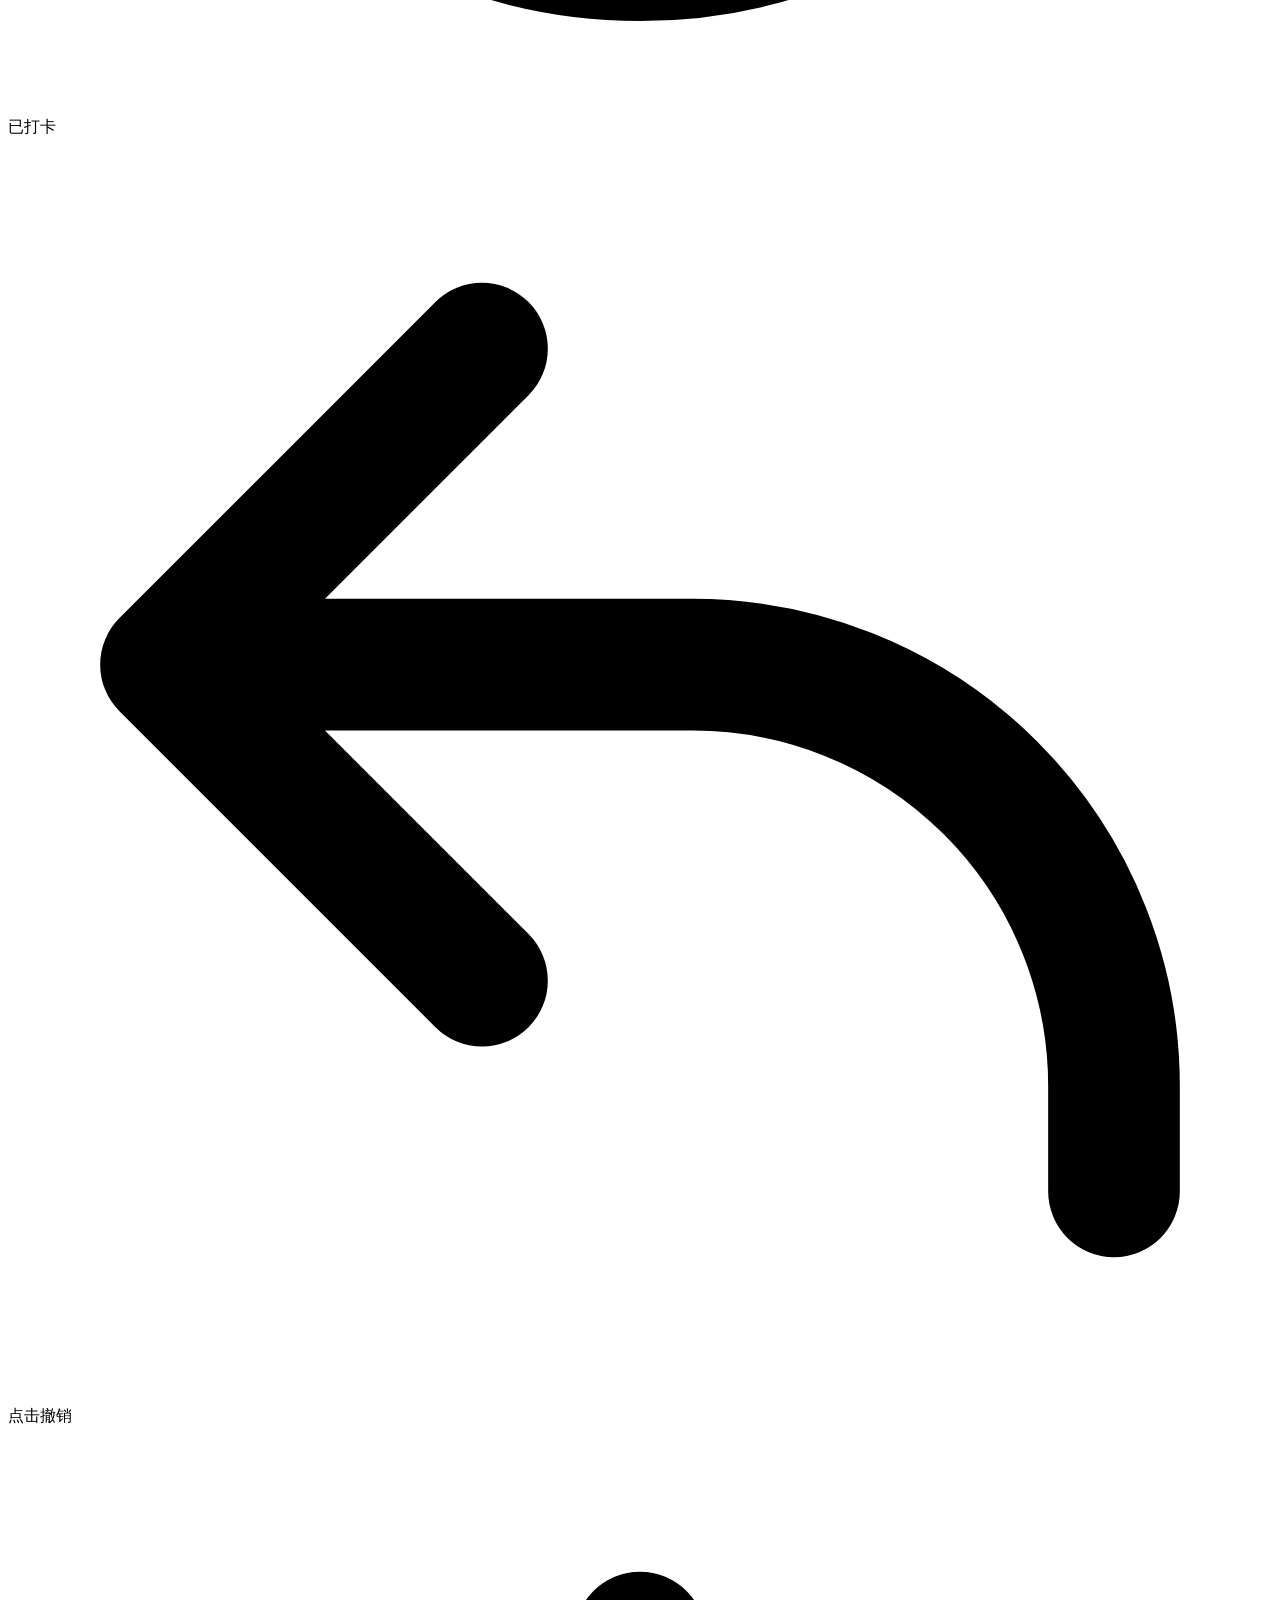
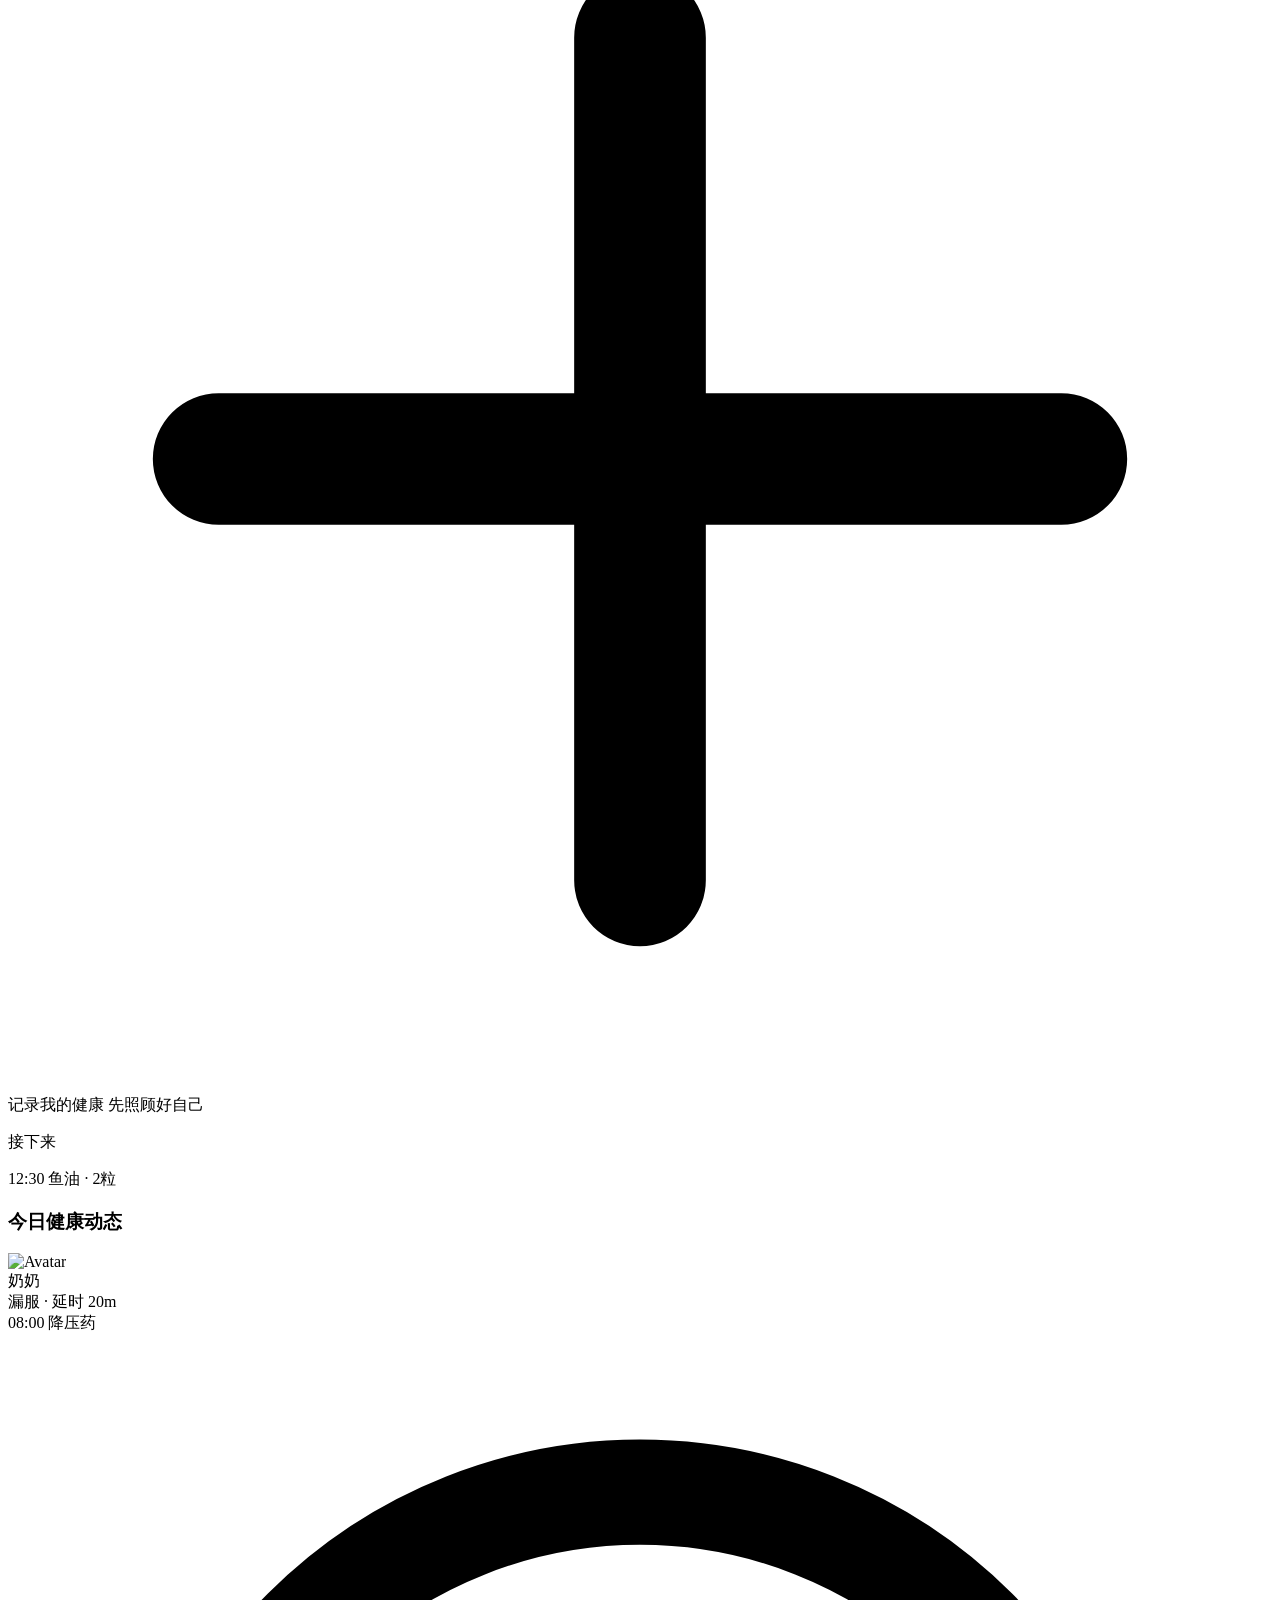
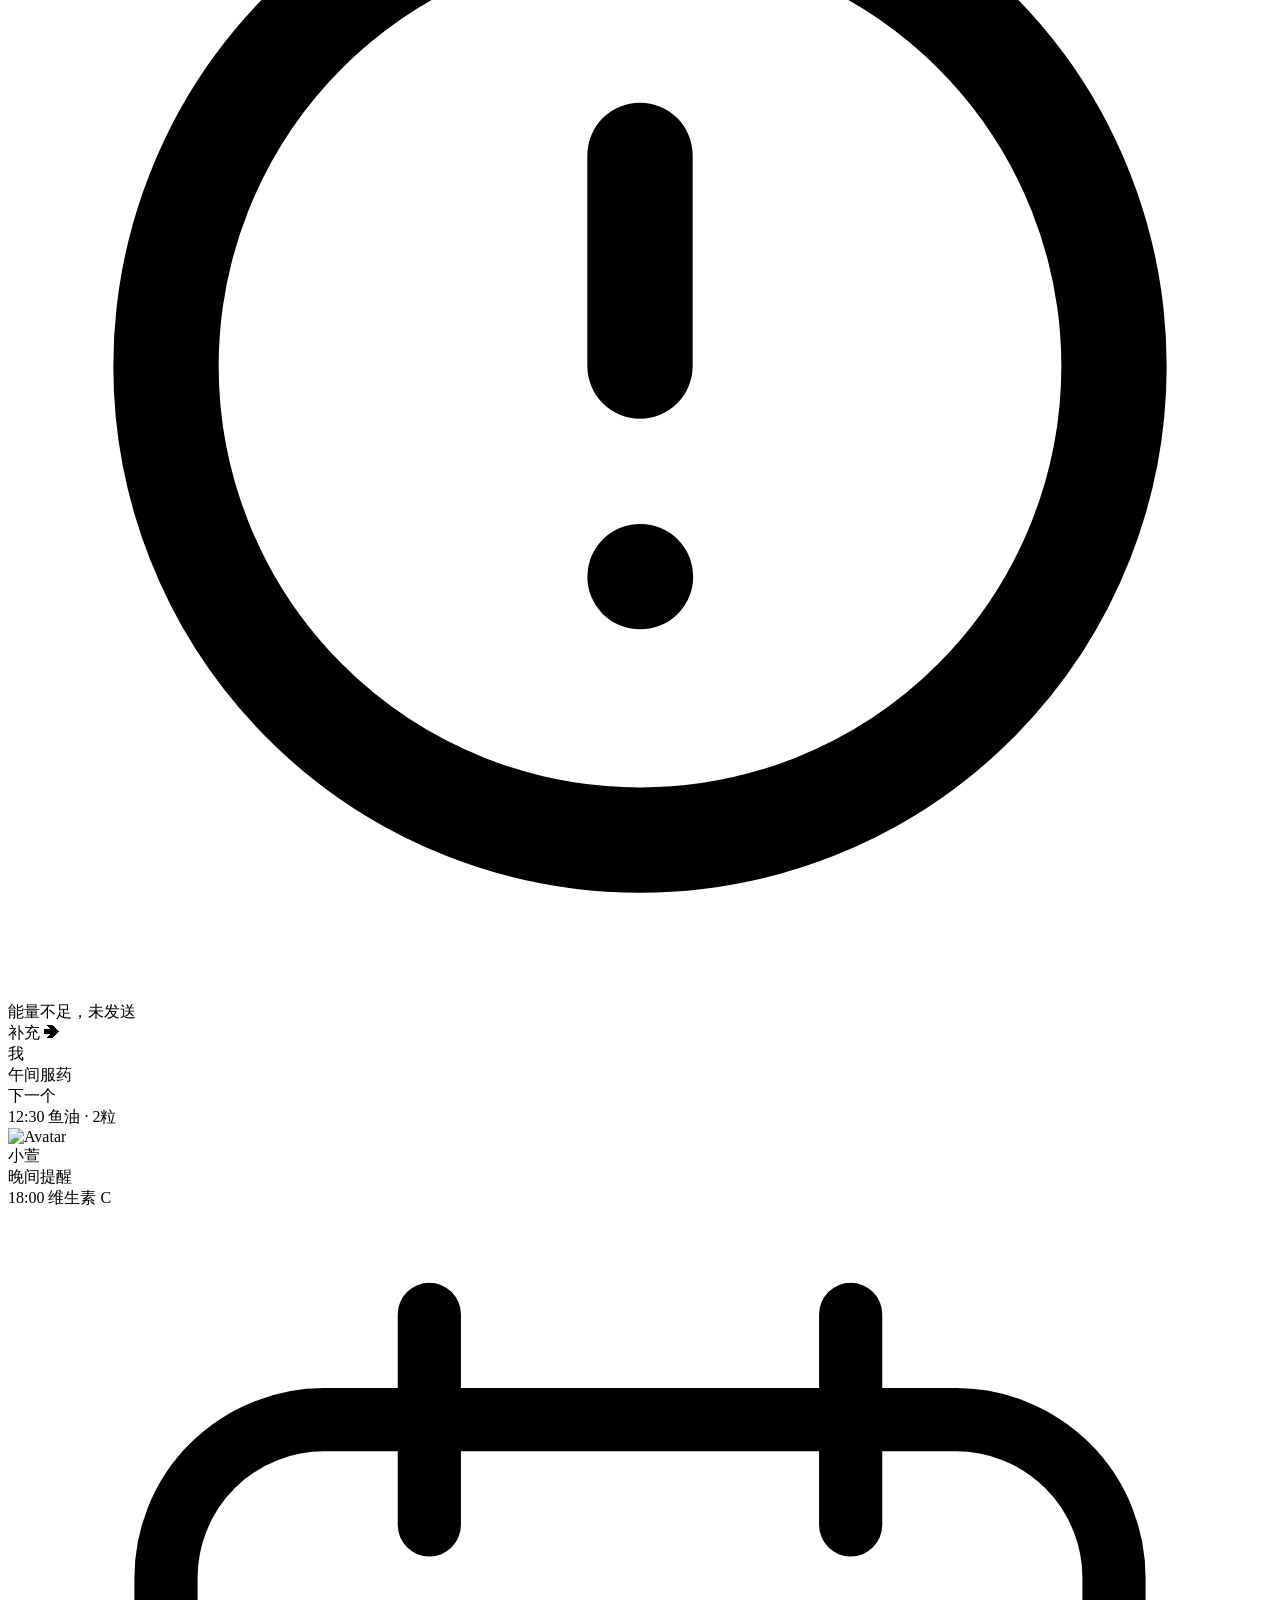
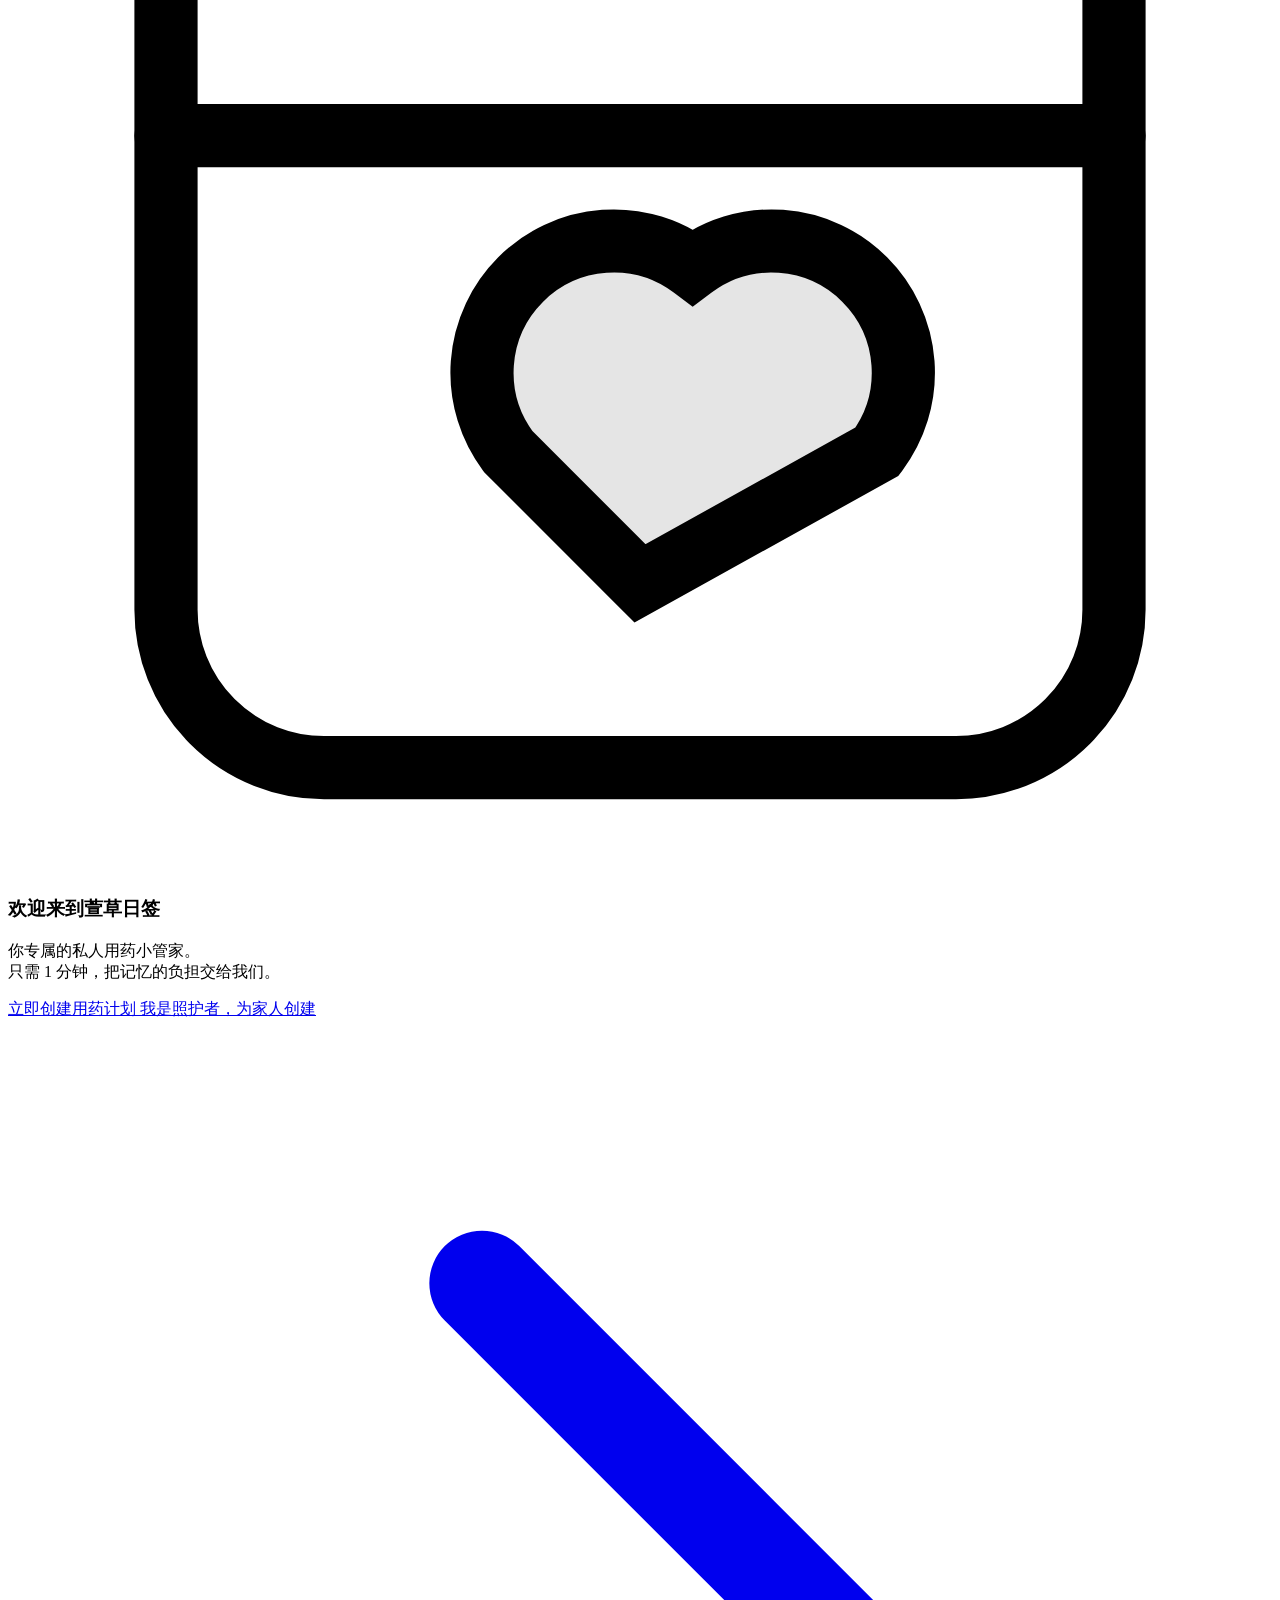
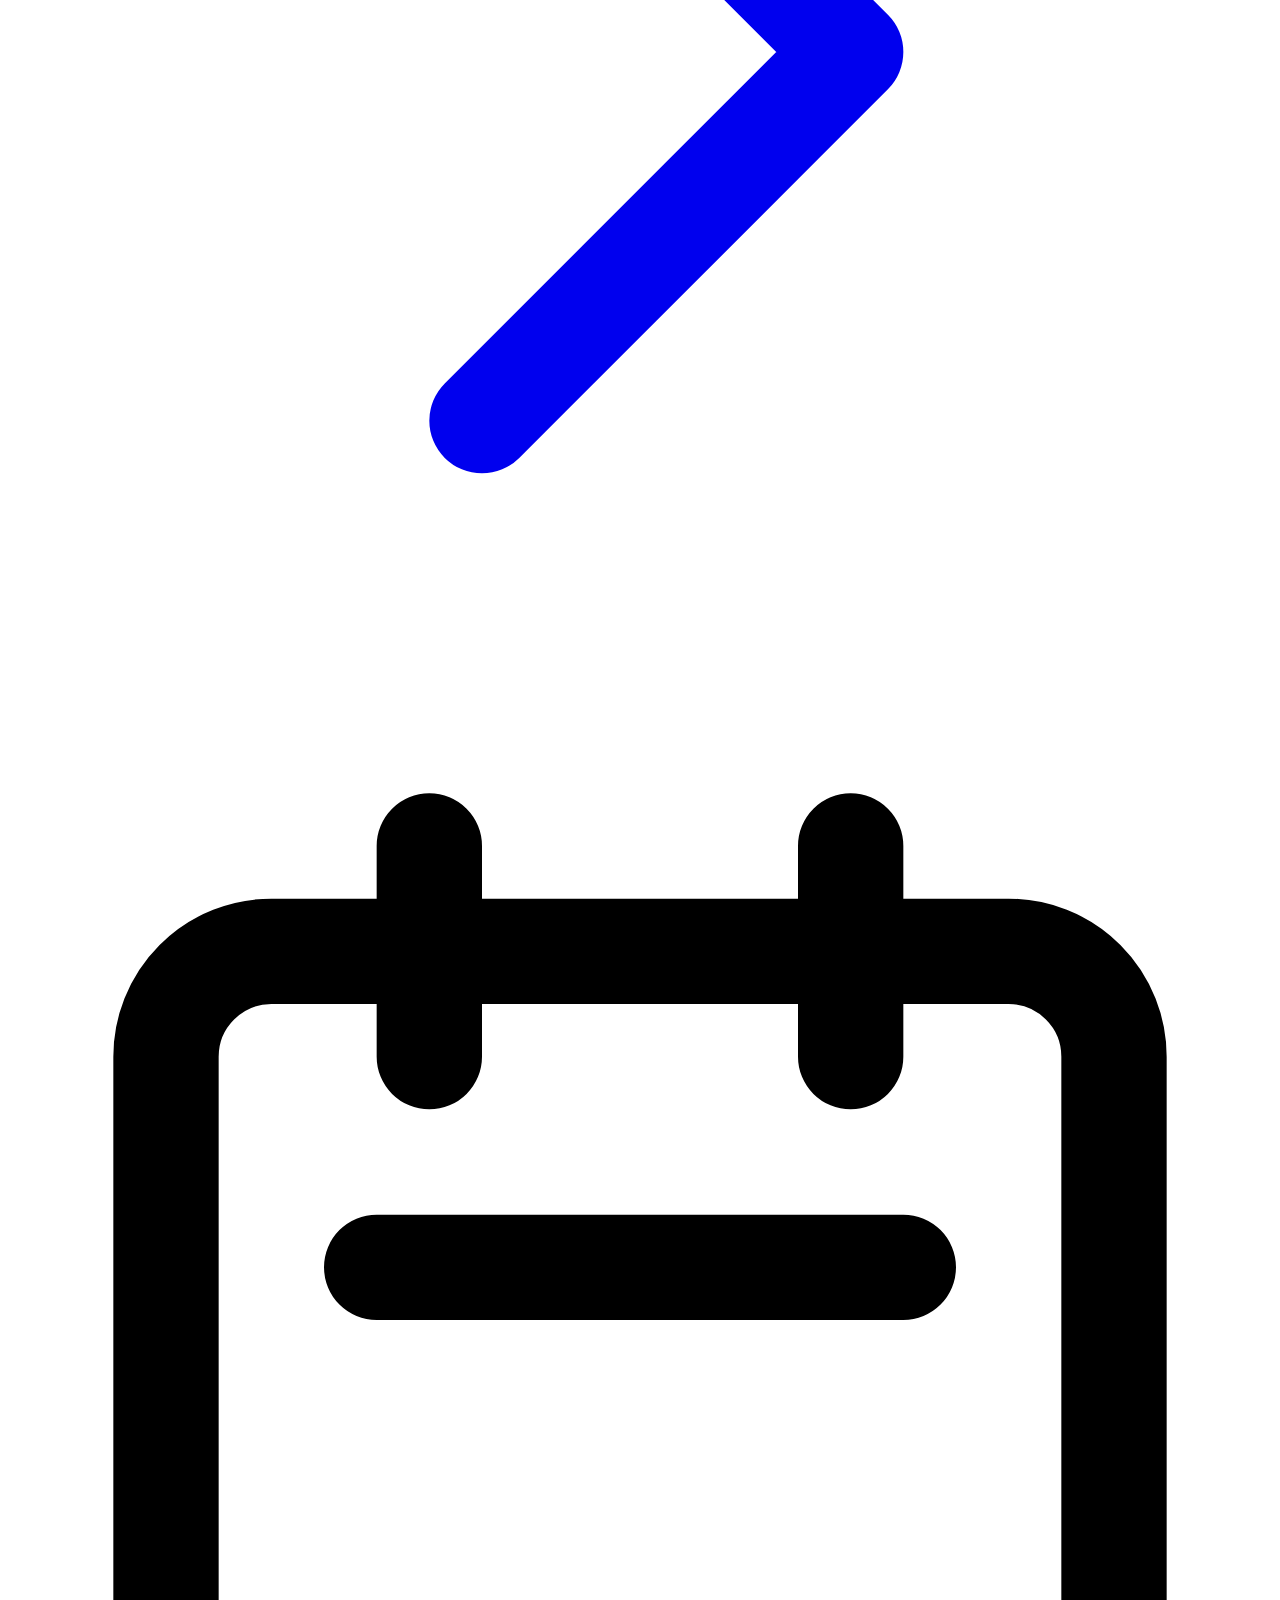
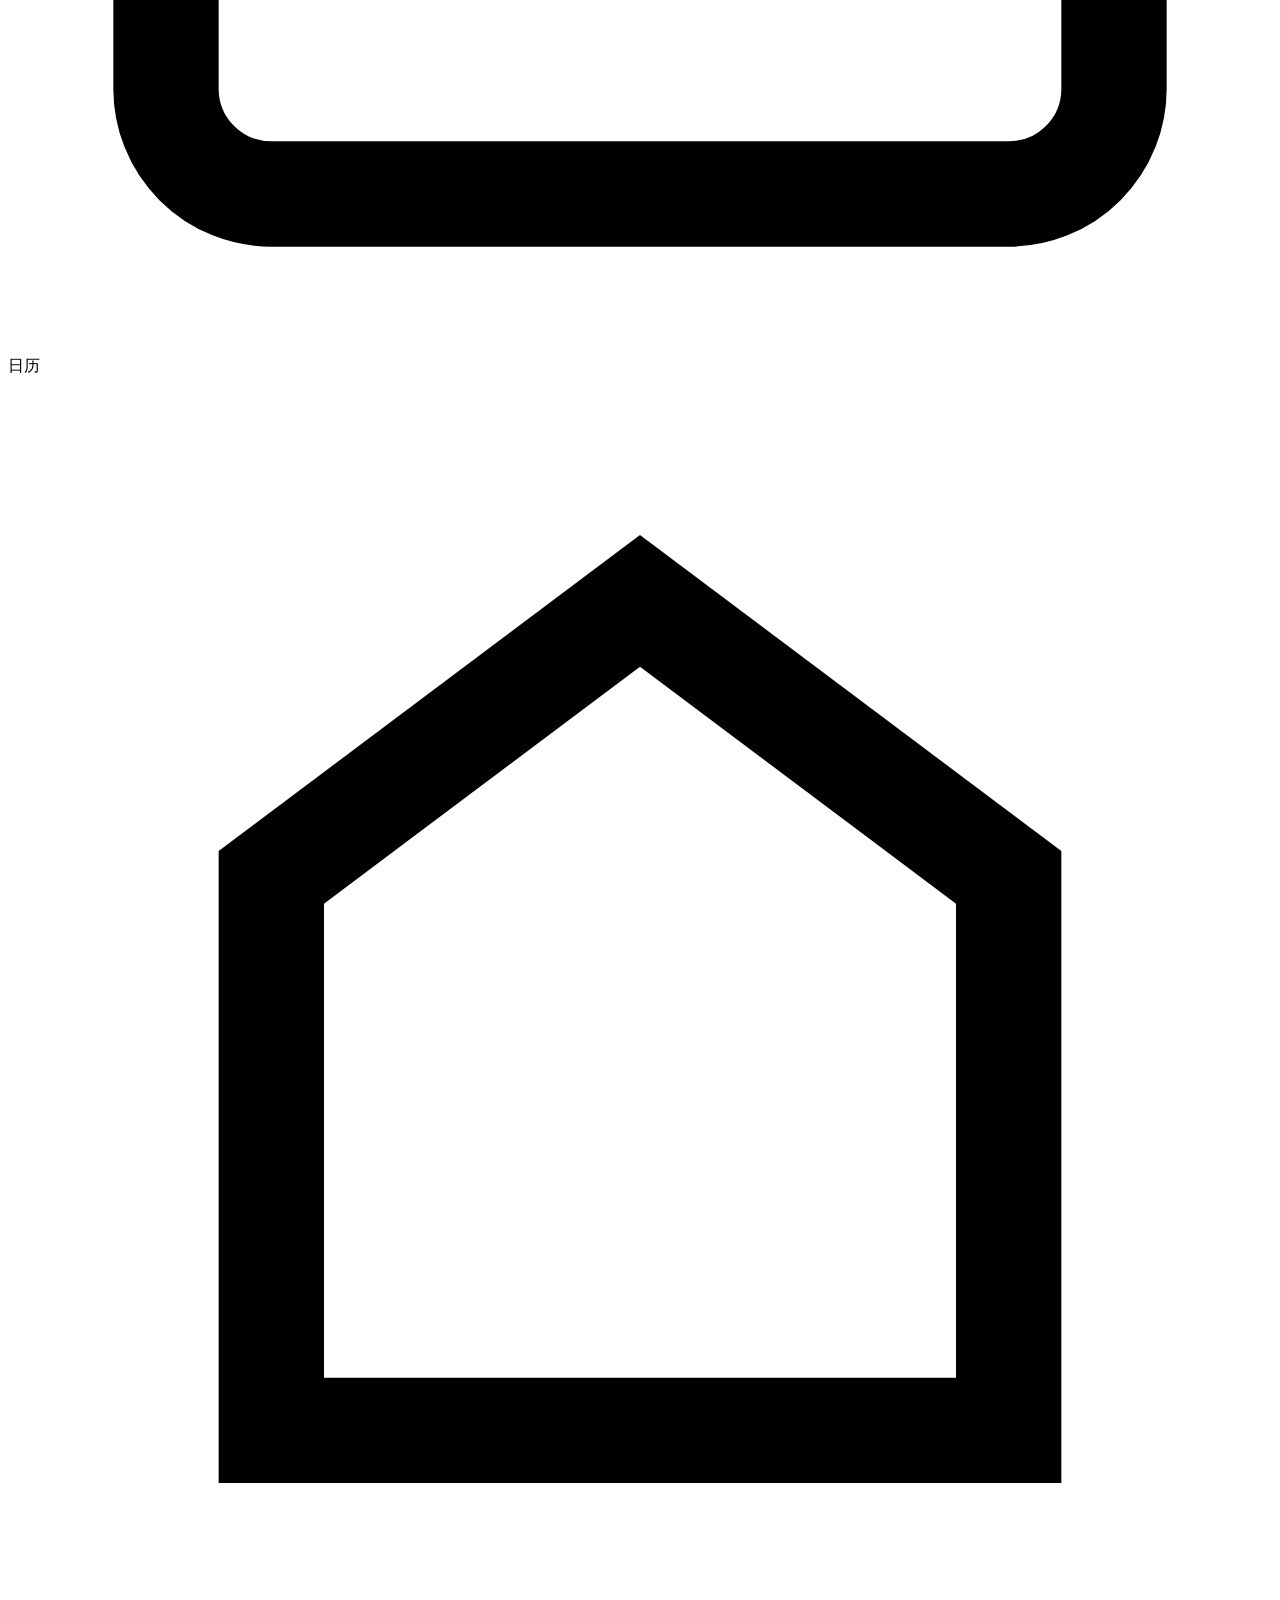
==== commit 69f8691f: "style: 重构医疗计划页面交互设计" ====
--- a/prototypes/daylily-daily/01-home.html
+++ b/prototypes/daylily-daily/01-home.html
@@ -161,11 +161,16 @@
             </div>
 
             <!-- 状态 4: 今日达成 (All Done) -->
-            <div id="state-alldone" class="hidden flex flex-col items-center text-center">
-              <svg class="w-14 h-14 text-white" fill="currentColor" viewBox="0 0 24 24">
-                 <path d="M12 2l3.09 6.26L22 9.27l-5 4.87 1.18 6.88L12 17.77l-6.18 3.25L7 14.14l-5-4.87 6.91-1.01L12 2z"></path>
+            <!-- 状态 4: 今日达成 (All Done) / 容错反转态 -->
+            <div id="state-alldone" class="hidden flex flex-col items-center text-center w-full px-4">
+              <svg class="w-12 h-12 text-white mb-1" fill="none" stroke="currentColor" viewBox="0 0 24 24">
+                <path stroke-linecap="round" stroke-linejoin="round" stroke-width="2.5" d="M9 12l2 2 4-4m6 2a9 9 0 11-18 0 9 9 0 0118 0z"></path>
               </svg>
-              <span class="text-lg font-bold text-white mt-2">今日已达标</span>
+              <span class="text-xl font-bold text-white tracking-wide">已打卡</span>
+              <div class="mt-1.5 flex items-center gap-1 opacity-70 bg-black/10 px-3 py-1 rounded-full">
+                <svg class="w-3.5 h-3.5 text-white" fill="none" stroke="currentColor" viewBox="0 0 24 24"><path stroke-linecap="round" stroke-linejoin="round" stroke-width="2.5" d="M3 10h10a8 8 0 018 8v2M3 10l6 6m-6-6l6-6"></path></svg>
+                <span class="text-[12px] font-bold text-white">点击撤销</span>
+              </div>
             </div>
 
             <!-- 状态 5: 个人空窗态 (Idle - Pure Caregiver) -->
@@ -371,11 +376,11 @@
       },
       'alldone': {
         color: 'bg-feedback-success',
-        shadow: 'shadow-[0_12px_40px_-10px_rgba(16,185,129,0.4)]',
-        glow: 'bg-feedback-success/40',
+        shadow: 'shadow-[inset_0_4px_12px_rgba(0,0,0,0.2)]', // 内阴影营造下沉感
+        glow: 'bg-feedback-success/20',
         ringColor: 'text-feedback-success',
         progress: 1.0,
-        clickable: false
+        clickable: true // 允许再次点击以撤销
       },
       'idle': {
         color: 'bg-amber-400',
@@ -383,15 +388,21 @@
         glow: 'bg-amber-400/60',
         ringColor: 'text-neutral-200', // 空白进度槽
         progress: 0,
-        clickable: true
+        clickable: false // 与 specs/01-home-screen-contract.md：两种 Idle 均不可点击
       }
     };
 
     let currentState = 'ready';
+    let previousState = 'ready'; // 记录历史态支持撤销
     const circleCircumference = 2 * Math.PI * 44; // ~276.46
 
     function setUIState(newState) {
       if (!config[newState]) return;
+      
+      // 记录撤销态
+      if (newState === 'alldone' && currentState !== 'alldone') {
+        previousState = currentState;
+      }
       
       // Hide all states
       Object.values(states).forEach(el => el.classList.add('hidden'));
@@ -458,8 +469,9 @@
     heroButton.addEventListener('click', () => {
       if (currentState === 'ready' || currentState === 'warning') {
          setUIState('alldone');
-      } else if (currentState === 'idle') {
-         window.location.href = '04-plan-create.html'; // 跳转到为自己创建计划
+      } else if (currentState === 'alldone') {
+         // 触发撤销机制，原地翻转回滚
+         setUIState(previousState);
       }
     });
   </script>
